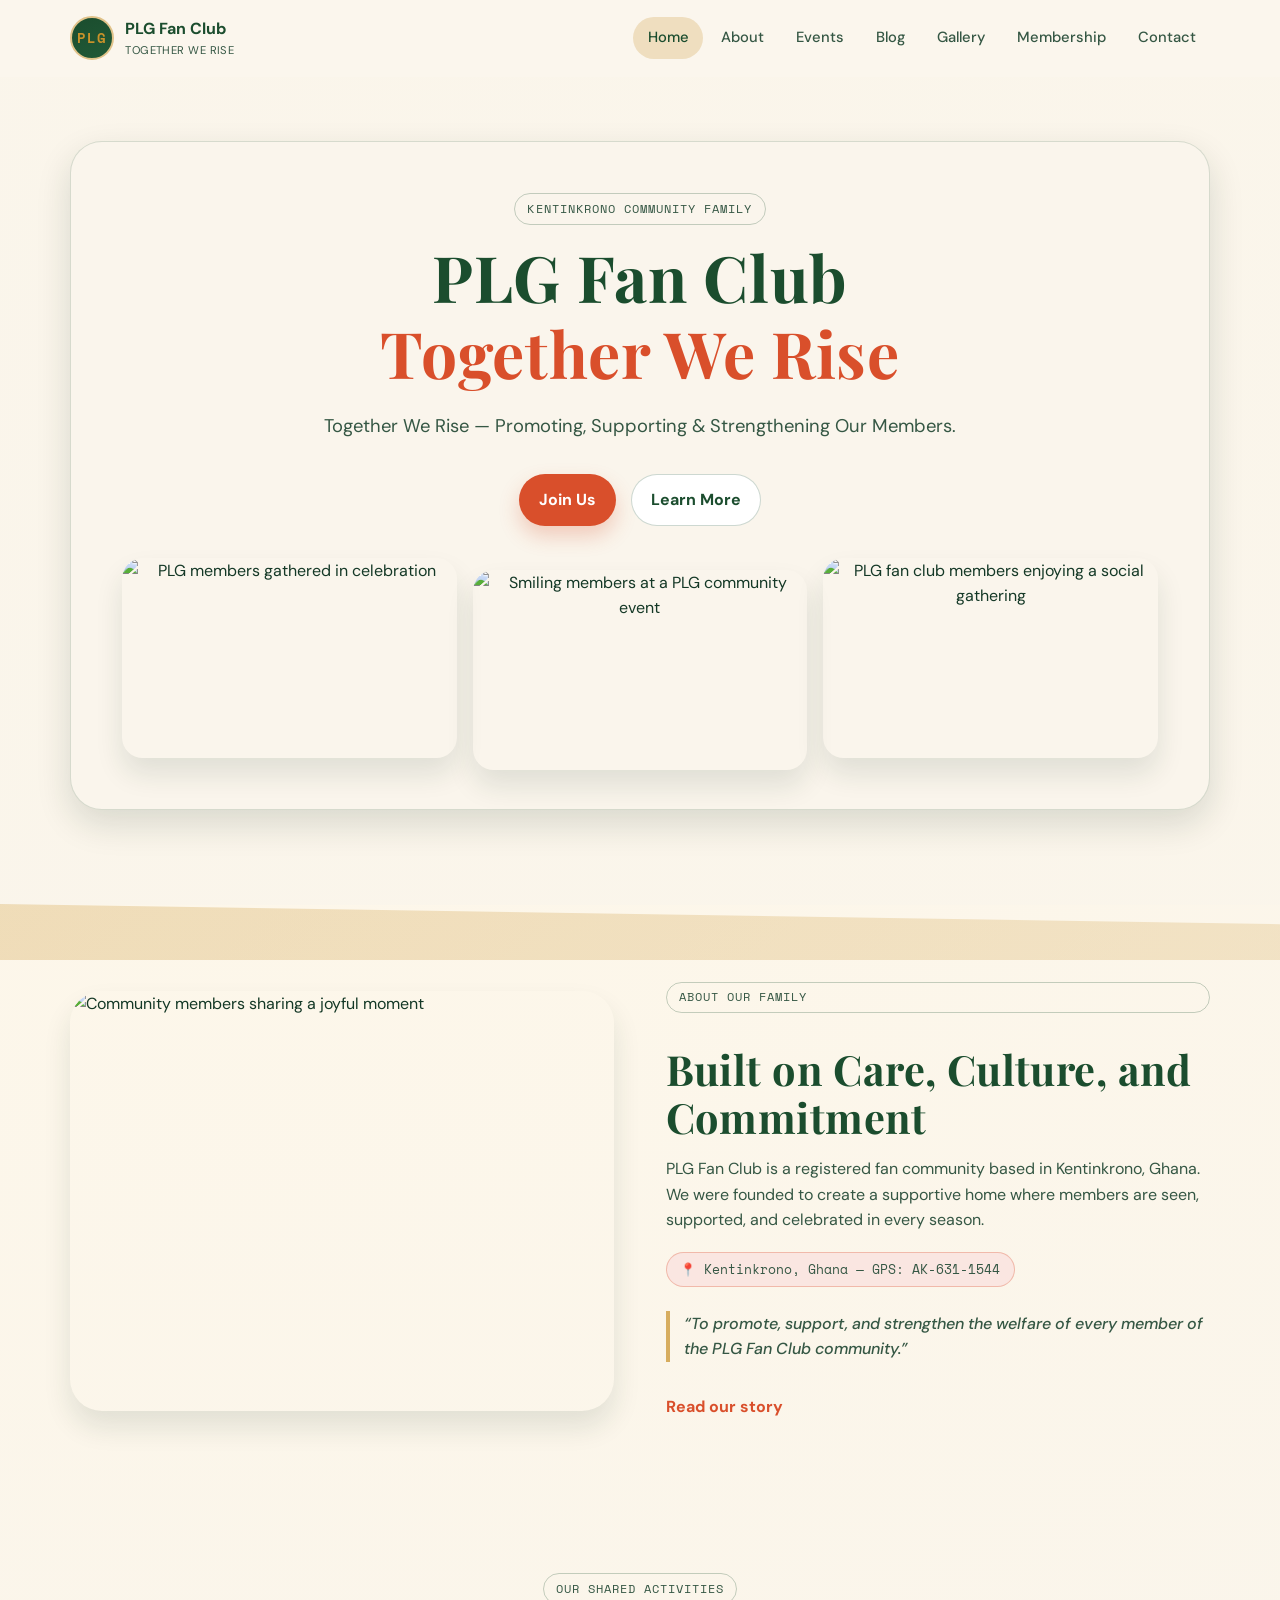
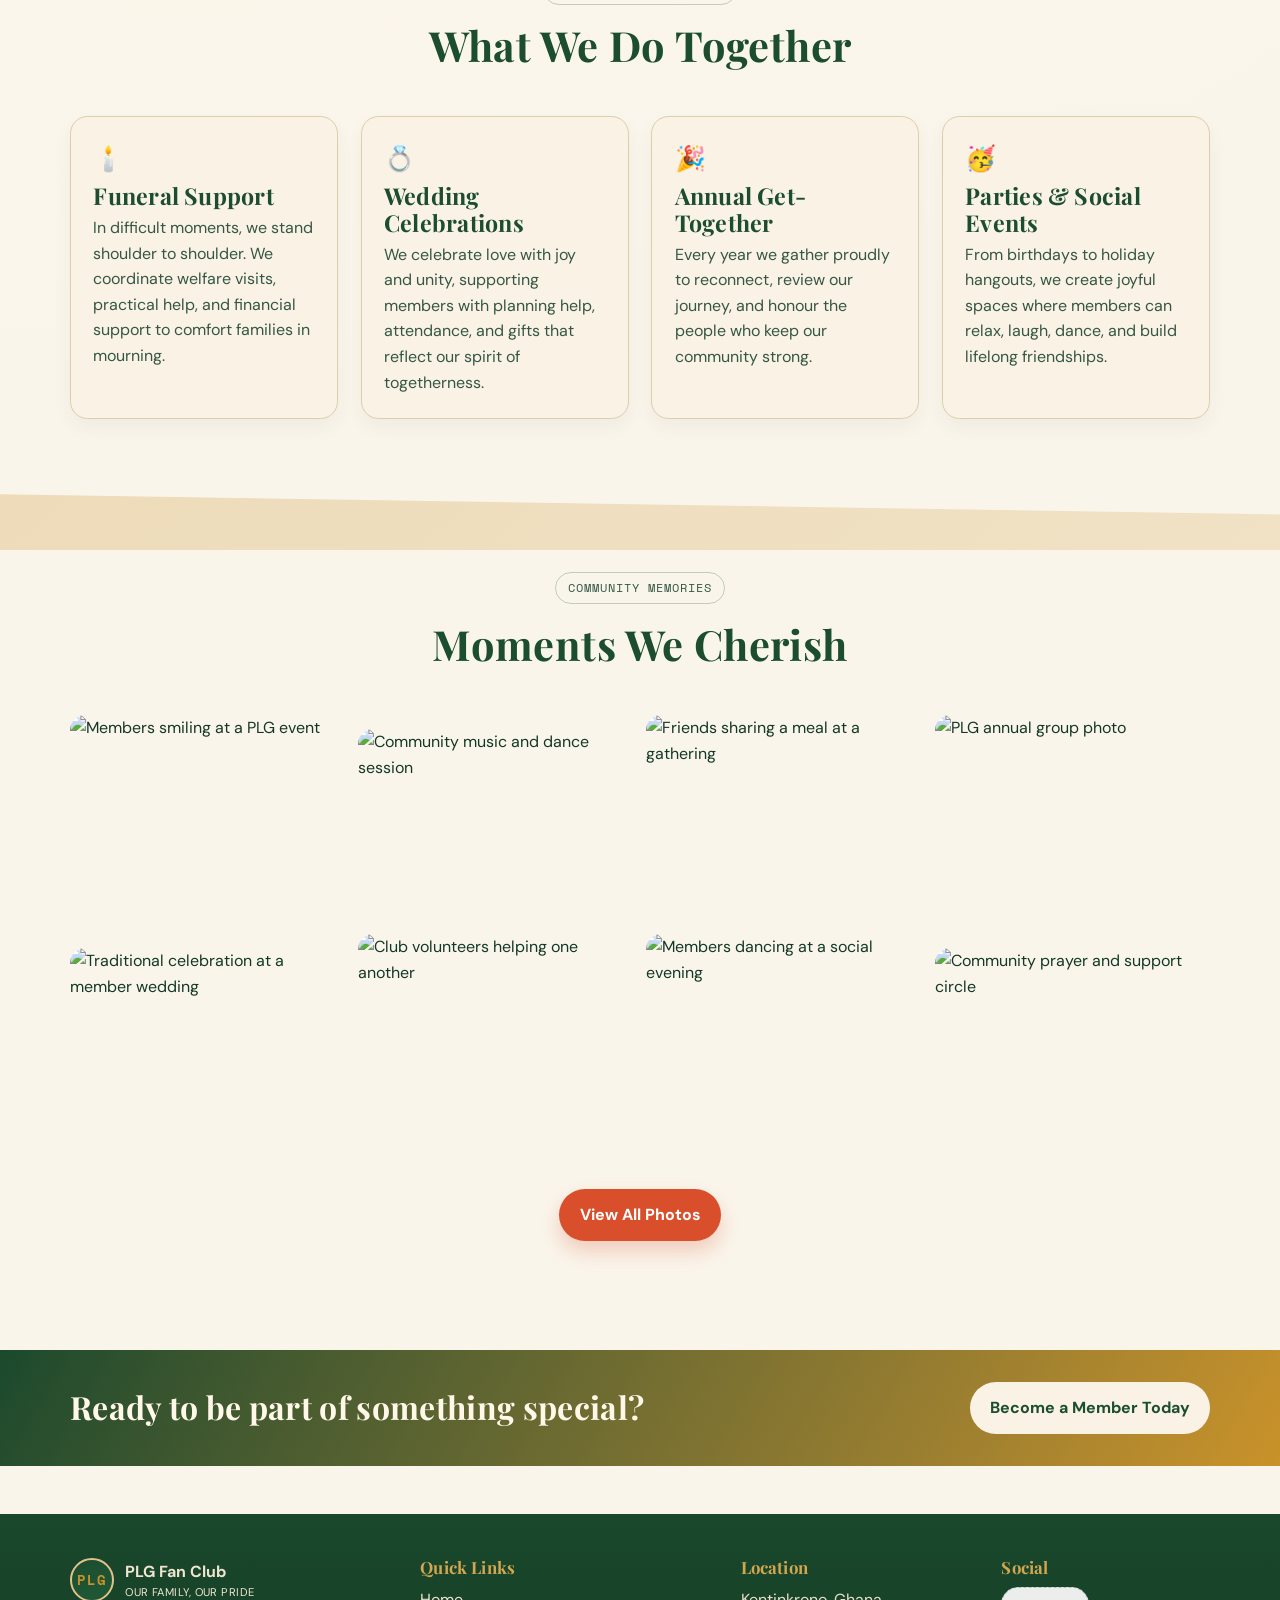
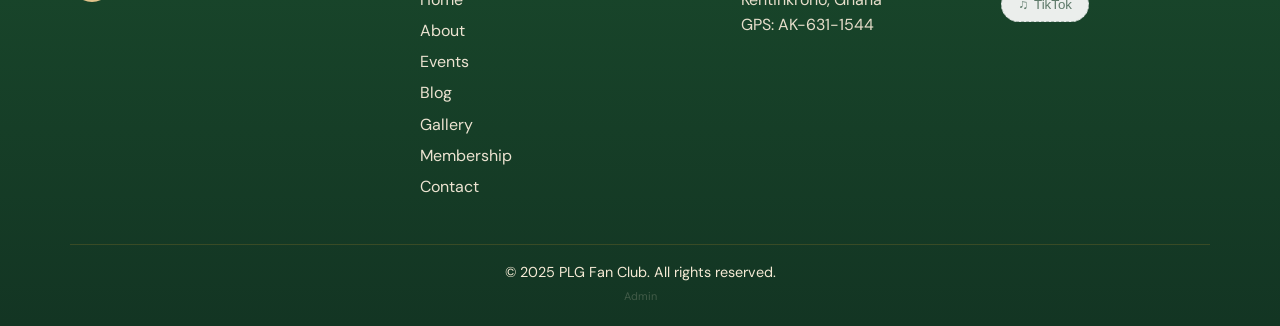
==== plg-fanclub/index.html @ ff5e7d3e "Add files via upload" ====
<!DOCTYPE html>
<html lang="en">
<head>
  <meta charset="UTF-8">
  <meta name="viewport" content="width=device-width, initial-scale=1.0">
  <title>PLG Fan Club | Together We Rise</title>
  <meta name="description" content="Welcome to PLG Fan Club in Kentinkrono, Ghana. Together we rise through welfare support, celebrations, and strong community bonds.">
  <meta property="og:title" content="PLG Fan Club | Together We Rise">
  <meta property="og:description" content="A warm and vibrant community fan club in Kentinkrono, Ghana promoting unity, welfare, and celebration.">
  <meta property="og:type" content="website">
  <meta property="og:url" content="https://example.com/plg-fanclub/index.html">
  <meta property="og:image" content="https://picsum.photos/seed/plg-og-home/1200/630">
  <link rel="icon" href="favicon.ico" sizes="any">
  <link rel="preconnect" href="https://fonts.googleapis.com">
  <link rel="preconnect" href="https://fonts.gstatic.com" crossorigin>
  <link href="https://fonts.googleapis.com/css2?family=DM+Sans:wght@400;500;700&family=Playfair+Display:wght@600;700;800&family=Space+Mono:wght@400;700&display=swap" rel="stylesheet">
  <link rel="stylesheet" href="css/styles.css">
  <script src="https://identity.netlify.com/v1/netlify-identity-widget.js"></script>
</head>
<body class="page-home">
  <a class="skip-link" href="#main-content">Skip to main content</a>

  <header class="site-header" id="siteHeader">
    <div class="container nav-inner">
      <a class="brand" href="index.html" aria-label="PLG Fan Club home">
        <span class="logo-badge" aria-hidden="true">PLG</span>
        <span class="brand-text">
          <strong>PLG Fan Club</strong>
          <small>Together We Rise</small>
        </span>
      </a>

      <button class="nav-toggle" data-nav-toggle aria-label="Toggle menu" aria-expanded="false" aria-controls="site-nav">
        <span></span>
        <span></span>
        <span></span>
      </button>

      <nav class="site-nav" id="site-nav" aria-label="Main navigation">
        <a href="index.html" class="is-active" aria-current="page">Home</a>
        <a href="about.html">About</a>
        <a href="events.html">Events</a>
        <a href="blog.html">Blog</a>
        <a href="gallery.html">Gallery</a>
        <a href="membership.html">Membership</a>
        <a href="contact.html">Contact</a>
      </nav>
    </div>
  </header>

  <main id="main-content">
    <section class="hero-section" aria-label="PLG Fan Club introduction">
      <div class="hero-shapes" aria-hidden="true">
        <span class="shape shape-one"></span>
        <span class="shape shape-two"></span>
        <span class="shape shape-three"></span>
        <span class="shape shape-four"></span>
      </div>
      <div class="container">
        <div class="hero-panel reveal">
          <p class="eyebrow hero-item" data-hero-item>Kentinkrono Community Family</p>
          <h1 class="hero-title">
            <span class="hero-item" data-hero-item>PLG Fan Club</span>
            <span class="hero-item hero-subline" data-hero-item>Together We Rise</span>
          </h1>
          <p class="hero-copy hero-item" data-hero-item>
            Together We Rise — Promoting, Supporting &amp; Strengthening Our Members.
          </p>
          <div class="hero-actions hero-item" data-hero-item>
            <a class="btn btn-primary" href="membership.html">Join Us</a>
            <a class="btn btn-ghost" href="about.html">Learn More</a>
          </div>

          <div class="hero-card-strip hero-item" data-hero-item>
            <article class="hero-card">
              <img src="https://picsum.photos/seed/plg-home-a/420/360" alt="PLG members gathered in celebration" loading="lazy">
            </article>
            <article class="hero-card hero-card-main">
              <img src="https://picsum.photos/seed/plg-home-b/520/380" alt="Smiling members at a PLG community event" loading="lazy">
            </article>
            <article class="hero-card">
              <img src="https://picsum.photos/seed/plg-home-c/420/360" alt="PLG fan club members enjoying a social gathering" loading="lazy">
            </article>
          </div>
        </div>
      </div>
    </section>

    <section class="section section-angled reveal" id="about">
      <div class="container split-grid">
        <div class="media-card">
          <img src="https://picsum.photos/seed/plg-about-home/760/900" alt="Community members sharing a joyful moment" loading="lazy">
        </div>
        <div class="content-block">
          <p class="eyebrow">About Our Family</p>
          <h2>Built on Care, Culture, and Commitment</h2>
          <p>
            PLG Fan Club is a registered fan community based in Kentinkrono, Ghana. We were founded to
            create a supportive home where members are seen, supported, and celebrated in every season.
          </p>
          <p class="location-badge">📍 Kentinkrono, Ghana — GPS: AK-631-1544</p>
          <p class="mission-line">
            “To promote, support, and strengthen the welfare of every member of the PLG Fan Club community.”
          </p>
          <a class="text-link" href="about.html">Read our story</a>
        </div>
      </div>
    </section>

    <section class="section reveal" id="activities">
      <div class="container">
        <div class="section-heading">
          <p class="eyebrow">Our Shared Activities</p>
          <h2>What We Do Together</h2>
        </div>
        <div class="cards-grid activities-grid">
          <article class="info-card reveal">
            <p class="card-icon" aria-hidden="true">🕯️</p>
            <h3>Funeral Support</h3>
            <p>
              In difficult moments, we stand shoulder to shoulder. We coordinate welfare visits, practical help,
              and financial support to comfort families in mourning.
            </p>
          </article>
          <article class="info-card reveal">
            <p class="card-icon" aria-hidden="true">💍</p>
            <h3>Wedding Celebrations</h3>
            <p>
              We celebrate love with joy and unity, supporting members with planning help,
              attendance, and gifts that reflect our spirit of togetherness.
            </p>
          </article>
          <article class="info-card reveal">
            <p class="card-icon" aria-hidden="true">🎉</p>
            <h3>Annual Get-Together</h3>
            <p>
              Every year we gather proudly to reconnect, review our journey, and honour the people
              who keep our community strong.
            </p>
          </article>
          <article class="info-card reveal">
            <p class="card-icon" aria-hidden="true">🥳</p>
            <h3>Parties &amp; Social Events</h3>
            <p>
              From birthdays to holiday hangouts, we create joyful spaces where members can relax,
              laugh, dance, and build lifelong friendships.
            </p>
          </article>
        </div>
      </div>
    </section>

    <section class="section section-angled reveal" id="gallery-preview">
      <div class="container">
        <div class="section-heading">
          <p class="eyebrow">Community Memories</p>
          <h2>Moments We Cherish</h2>
        </div>
        <div class="gallery-preview-grid">
          <img src="https://picsum.photos/seed/plg-gal1/600/400" alt="Members smiling at a PLG event" loading="lazy">
          <img src="https://picsum.photos/seed/plg-gal2/600/400" alt="Community music and dance session" loading="lazy">
          <img src="https://picsum.photos/seed/plg-gal3/600/400" alt="Friends sharing a meal at a gathering" loading="lazy">
          <img src="https://picsum.photos/seed/plg-gal4/600/400" alt="PLG annual group photo" loading="lazy">
          <img src="https://picsum.photos/seed/plg-gal5/600/400" alt="Traditional celebration at a member wedding" loading="lazy">
          <img src="https://picsum.photos/seed/plg-gal6/600/400" alt="Club volunteers helping one another" loading="lazy">
          <img src="https://picsum.photos/seed/plg-gal7/600/400" alt="Members dancing at a social evening" loading="lazy">
          <img src="https://picsum.photos/seed/plg-gal8/600/400" alt="Community prayer and support circle" loading="lazy">
        </div>
        <div class="centered-action">
          <a class="btn btn-primary" href="gallery.html">View All Photos</a>
        </div>
      </div>
    </section>

    <section class="cta-band reveal" aria-label="Membership call to action">
      <div class="container cta-band-inner">
        <h2>Ready to be part of something special?</h2>
        <a class="btn btn-light" href="membership.html">Become a Member Today</a>
      </div>
    </section>
  </main>

  <footer class="site-footer">
    <div class="container footer-grid">
      <div>
        <a class="brand footer-brand" href="index.html" aria-label="PLG Fan Club home">
          <span class="logo-badge" aria-hidden="true">PLG</span>
          <span class="brand-text">
            <strong>PLG Fan Club</strong>
            <small>Our family, our pride</small>
          </span>
        </a>
      </div>
      <div>
        <h3>Quick Links</h3>
        <ul class="footer-links">
          <li><a href="index.html">Home</a></li>
          <li><a href="about.html">About</a></li>
          <li><a href="events.html">Events</a></li>
          <li><a href="blog.html">Blog</a></li>
          <li><a href="gallery.html">Gallery</a></li>
          <li><a href="membership.html">Membership</a></li>
          <li><a href="contact.html">Contact</a></li>
        </ul>
      </div>
      <div>
        <h3>Location</h3>
        <p>Kentinkrono, Ghana</p>
        <p>GPS: AK-631-1544</p>
      </div>
      <div>
        <h3>Social</h3>
        <button class="social-placeholder" type="button" title="Coming Soon" aria-label="TikTok coming soon">
          <span aria-hidden="true">♫</span> TikTok
        </button>
      </div>
    </div>
    <div class="container footer-bottom">
      <p>© 2025 PLG Fan Club. All rights reserved.</p>
      <a href="/admin" style="opacity: 0.2; font-size: 11px; color: inherit; text-decoration: none;">Admin</a>
    </div>
  </footer>

  <script src="js/main.js" defer></script>
  <script>
    if (window.netlifyIdentity) {
      window.netlifyIdentity.on("init", user => {
        if (!user) {
          window.netlifyIdentity.on("login", () => {
            document.location.href = "/admin/";
          });
        }
      });
    }
  </script>
</body>
</html>
---- plg-fanclub/css/styles.css ----
:root {
  --color-gold: #c9922a;
  --color-green: #1b4d2e;
  --color-cream: #faf5eb;
  --color-accent: #d94f2b;
  --color-ink: #143826;
  --color-ink-soft: #355744;
  --color-white: #ffffff;
  --color-muted: #e9dfcc;
  --color-border: #dccdad;
  --shadow-soft: 0 14px 35px rgba(15, 44, 29, 0.14);
  --shadow-card: 0 16px 28px rgba(20, 55, 36, 0.11);
  --radius-xl: 2rem;
  --radius-lg: 1.25rem;
  --radius-sm: 0.6rem;
  --space-2xs: 0.4rem;
  --space-xs: 0.7rem;
  --space-sm: 1rem;
  --space-md: 1.4rem;
  --space-lg: 2rem;
  --space-xl: 3rem;
  --space-2xl: 4.5rem;
  --font-display: "Playfair Display", Georgia, serif;
  --font-body: "DM Sans", "Nunito", sans-serif;
  --font-accent: "Space Mono", ui-monospace, SFMono-Regular, Menlo, monospace;
}

*,
*::before,
*::after {
  box-sizing: border-box;
}

html {
  scroll-behavior: smooth;
}

body {
  margin: 0;
  color: var(--color-ink);
  background: radial-gradient(circle at 20% 0%, #fff8e9 0%, var(--color-cream) 55%);
  font-family: var(--font-body);
  line-height: 1.6;
}

img {
  display: block;
  width: 100%;
  max-width: 100%;
  border-radius: inherit;
}

a {
  color: inherit;
  text-decoration: none;
}

p {
  margin: 0;
}

h1,
h2,
h3 {
  margin: 0;
  color: var(--color-green);
  font-family: var(--font-display);
  letter-spacing: 0.01em;
  line-height: 1.14;
}

h1 {
  font-size: clamp(2rem, 5vw, 4rem);
}

h2 {
  font-size: clamp(1.55rem, 3.4vw, 2.6rem);
}

h3 {
  font-size: clamp(1.2rem, 2vw, 1.45rem);
}

ul {
  margin: 0;
  padding: 0;
  list-style: none;
}

.container {
  width: min(1140px, 92vw);
  margin-inline: auto;
}

.skip-link {
  position: absolute;
  top: -200px;
  left: 1rem;
  z-index: 120;
  padding: 0.65rem 1rem;
  border-radius: 0.5rem;
  background: var(--color-green);
  color: var(--color-white);
}

.skip-link:focus {
  top: 1rem;
}

.eyebrow {
  display: inline-block;
  margin-bottom: var(--space-sm);
  border: 1px solid color-mix(in srgb, var(--color-green) 25%, transparent);
  border-radius: 999px;
  padding: 0.35rem 0.75rem;
  color: var(--color-ink-soft);
  font-family: var(--font-accent);
  font-size: 0.72rem;
  letter-spacing: 0.09em;
  text-transform: uppercase;
}

.label {
  color: var(--color-accent);
  font-family: var(--font-accent);
  font-size: 0.75rem;
  font-weight: 700;
  letter-spacing: 0.08em;
  text-transform: uppercase;
}

.text-link {
  display: inline-flex;
  margin-top: var(--space-sm);
  color: var(--color-accent);
  font-weight: 700;
  transition: transform 250ms ease;
}

.text-link:hover,
.text-link:focus-visible {
  transform: translateX(4px);
}

.site-header {
  position: sticky;
  top: 0;
  z-index: 90;
  width: 100%;
  border-bottom: 1px solid transparent;
  background: color-mix(in srgb, var(--color-cream) 88%, #ffffff);
  backdrop-filter: blur(14px);
  transition: background 350ms ease, box-shadow 350ms ease, border-color 350ms ease;
}

.site-header.is-shrunk {
  border-color: color-mix(in srgb, var(--color-green) 15%, transparent);
  box-shadow: 0 8px 24px rgba(25, 65, 43, 0.1);
}

.nav-inner {
  display: flex;
  align-items: center;
  justify-content: space-between;
  gap: var(--space-sm);
  padding-block: 1rem;
  transition: padding 260ms ease;
}

.site-header.is-shrunk .nav-inner {
  padding-block: 0.55rem;
}

.brand {
  display: inline-flex;
  align-items: center;
  gap: 0.7rem;
}

.logo-badge {
  display: grid;
  place-items: center;
  width: 2.75rem;
  aspect-ratio: 1 / 1;
  border: 2px solid color-mix(in srgb, var(--color-gold) 55%, var(--color-white));
  border-radius: 50%;
  background: linear-gradient(160deg, var(--color-green), #205937);
  color: var(--color-gold);
  font-family: var(--font-accent);
  font-size: 0.88rem;
  font-weight: 700;
  letter-spacing: 0.07em;
}

.brand-text {
  display: grid;
  color: var(--color-green);
}

.brand-text strong {
  font-size: 1rem;
}

.brand-text small {
  color: var(--color-ink-soft);
  font-size: 0.7rem;
  letter-spacing: 0.04em;
  text-transform: uppercase;
}

.site-nav {
  display: flex;
  align-items: center;
  gap: 0.2rem;
}

.site-nav a {
  border-radius: 999px;
  padding: 0.56rem 0.9rem;
  color: var(--color-ink-soft);
  font-size: 0.92rem;
  font-weight: 500;
  transition: color 220ms ease, background-color 220ms ease, transform 220ms ease;
}

.site-nav a:hover,
.site-nav a:focus-visible,
.site-nav a.is-active {
  background: color-mix(in srgb, var(--color-gold) 30%, #fff);
  color: var(--color-green);
}

.nav-toggle {
  display: none;
  flex-direction: column;
  justify-content: center;
  gap: 0.3rem;
  width: 2.7rem;
  aspect-ratio: 1 / 1;
  border: 0;
  border-radius: 0.75rem;
  background: color-mix(in srgb, var(--color-green) 13%, #fff);
  cursor: pointer;
}

.nav-toggle span {
  align-self: center;
  width: 1.25rem;
  height: 0.15rem;
  border-radius: 999px;
  background: var(--color-green);
  transition: transform 220ms ease, opacity 220ms ease;
}

main {
  overflow: clip;
}

.hero-section {
  position: relative;
  min-height: calc(100svh - 72px);
  padding: clamp(2.5rem, 7vw, 4rem) 0 var(--space-2xl);
  background:
    linear-gradient(130deg, rgba(250, 245, 235, 0.94), rgba(250, 245, 235, 0.78)),
    url("https://picsum.photos/1600/900?grayscale") center / cover;
}

.hero-panel {
  position: relative;
  z-index: 1;
  border: 1px solid color-mix(in srgb, var(--color-green) 16%, transparent);
  border-radius: var(--radius-xl);
  background: color-mix(in srgb, #ffffff 91%, var(--color-gold));
  padding: clamp(1.4rem, 4vw, 3.2rem);
  text-align: center;
  box-shadow: var(--shadow-soft);
}

.hero-title {
  display: grid;
  gap: 0.2rem;
  justify-items: center;
  margin-bottom: var(--space-md);
}

.hero-subline {
  color: var(--color-accent);
}

.hero-copy {
  margin-inline: auto;
  max-width: 640px;
  color: var(--color-ink-soft);
  font-size: clamp(1rem, 1.7vw, 1.15rem);
}

.hero-actions {
  display: flex;
  justify-content: center;
  gap: 0.9rem;
  margin: var(--space-lg) 0 var(--space-lg);
}

.hero-card-strip {
  display: grid;
  grid-template-columns: repeat(3, minmax(0, 1fr));
  gap: 1rem;
  margin-top: var(--space-lg);
}

.hero-card {
  overflow: hidden;
  border-radius: 1.3rem;
  min-height: 200px;
  box-shadow: var(--shadow-card);
}

.hero-card-main {
  transform: translateY(12px);
}

.hero-card img {
  width: 100%;
  height: 100%;
  min-height: 200px;
  object-fit: cover;
}

.hero-shapes {
  position: absolute;
  inset: 0;
  pointer-events: none;
}

.shape {
  position: absolute;
  border-radius: 50%;
  animation: float 7.6s ease-in-out infinite;
}

.shape-one {
  top: 14%;
  left: 16%;
  width: 1.25rem;
  height: 1.25rem;
  background: color-mix(in srgb, var(--color-accent) 70%, #fff);
}

.shape-two {
  top: 26%;
  right: 13%;
  width: 1rem;
  height: 1rem;
  background: color-mix(in srgb, var(--color-green) 52%, #fff);
  animation-delay: 1s;
}

.shape-three {
  bottom: 33%;
  left: 12%;
  width: 1.1rem;
  height: 1.1rem;
  background: color-mix(in srgb, var(--color-gold) 75%, #fff);
  animation-delay: 2s;
}

.shape-four {
  right: 18%;
  bottom: 22%;
  width: 1.35rem;
  height: 1.35rem;
  background: color-mix(in srgb, var(--color-accent) 60%, #fff);
  animation-delay: 1.6s;
}

.section {
  position: relative;
  padding: clamp(3rem, 6vw, 5rem) 0;
}

.section-angled::before {
  content: "";
  position: absolute;
  top: -1px;
  left: 0;
  width: 100%;
  height: 56px;
  background: linear-gradient(140deg, var(--color-gold), color-mix(in srgb, var(--color-gold) 70%, #f5e5c5));
  clip-path: polygon(0 0, 100% 36%, 100% 100%, 0 100%);
  opacity: 0.26;
}

.section-heading {
  margin-bottom: var(--space-xl);
  text-align: center;
}

.section-heading p {
  margin-inline: auto;
  max-width: 640px;
  color: var(--color-ink-soft);
}

.split-grid {
  display: grid;
  grid-template-columns: repeat(2, minmax(0, 1fr));
  align-items: center;
  gap: clamp(1.4rem, 4vw, 4rem);
}

.media-card {
  overflow: hidden;
  border-radius: var(--radius-xl);
  min-height: 420px;
  box-shadow: var(--shadow-card);
}

.media-card img {
  width: 100%;
  height: 100%;
  min-height: 420px;
  object-fit: cover;
}

.content-block {
  display: grid;
  gap: var(--space-sm);
}

.content-block p {
  color: var(--color-ink-soft);
}

.location-badge {
  display: inline-flex;
  align-items: center;
  width: fit-content;
  margin-top: 0.2rem;
  border: 1px solid color-mix(in srgb, var(--color-accent) 30%, transparent);
  border-radius: 999px;
  padding: 0.4rem 0.85rem;
  background: color-mix(in srgb, var(--color-accent) 14%, #fff);
  color: var(--color-accent);
  font-family: var(--font-accent);
  font-size: 0.8rem;
}

.mission-line {
  border-left: 4px solid color-mix(in srgb, var(--color-gold) 75%, #fff);
  margin-top: 0.45rem;
  padding-left: 0.9rem;
  color: var(--color-green);
  font-style: italic;
  font-weight: 500;
}

.cards-grid {
  display: grid;
  gap: var(--space-md);
}

.activities-grid {
  grid-template-columns: repeat(4, minmax(0, 1fr));
}

.info-card {
  height: 100%;
  border: 1px solid var(--color-border);
  border-radius: 1.1rem;
  background: color-mix(in srgb, #ffffff 88%, var(--color-gold));
  padding: var(--space-md);
  box-shadow: 0 8px 18px rgba(20, 55, 36, 0.05);
  transition: transform 240ms ease, box-shadow 240ms ease, border-color 240ms ease;
}

.info-card:hover,
.info-card:focus-within {
  border-color: color-mix(in srgb, var(--color-gold) 48%, var(--color-green));
  transform: translateY(-6px);
  box-shadow: var(--shadow-card);
}

.info-card .card-icon {
  font-size: 1.55rem;
}

.info-card h3 {
  margin: 0.25rem 0 0.35rem;
}

.info-card p {
  color: var(--color-ink-soft);
}

.info-card img {
  margin-bottom: 0.8rem;
  border-radius: 0.9rem;
  aspect-ratio: 4 / 3;
  object-fit: cover;
}

.gallery-preview-grid {
  display: grid;
  grid-template-columns: repeat(4, minmax(0, 1fr));
  gap: 0.8rem;
}

.gallery-preview-grid img {
  border-radius: 0.95rem;
  min-height: 180px;
  aspect-ratio: 4 / 3;
  object-fit: cover;
}

.gallery-preview-grid img:nth-child(3n + 2) {
  transform: translateY(14px);
}

.centered-action {
  margin-top: var(--space-xl);
  text-align: center;
}

.cta-band {
  margin-top: var(--space-lg);
  background: linear-gradient(120deg, color-mix(in srgb, var(--color-green) 88%, #133122), var(--color-gold));
}

.cta-band-inner {
  display: flex;
  justify-content: space-between;
  align-items: center;
  gap: var(--space-md);
  padding: clamp(1.4rem, 3.6vw, 2rem) 0;
}

.cta-band h2 {
  color: #fff7e8;
  font-size: clamp(1.35rem, 2.5vw, 2rem);
}

.btn {
  display: inline-flex;
  align-items: center;
  justify-content: center;
  border: 1px solid transparent;
  border-radius: 999px;
  padding: 0.76rem 1.2rem;
  font-weight: 700;
  transition: transform 200ms ease, box-shadow 200ms ease, background-color 200ms ease;
}

.btn:hover,
.btn:focus-visible {
  transform: translateY(-2px);
}

.btn:disabled {
  cursor: not-allowed;
  opacity: 0.7;
  transform: none;
}

.btn-primary {
  background: var(--color-accent);
  color: var(--color-white);
  box-shadow: 0 10px 20px rgba(217, 79, 43, 0.25);
}

.btn-primary:hover,
.btn-primary:focus-visible {
  background: color-mix(in srgb, var(--color-accent) 88%, #000);
}

.btn-ghost {
  border-color: color-mix(in srgb, var(--color-green) 22%, transparent);
  background: #fff;
  color: var(--color-green);
}

.btn-light {
  background: color-mix(in srgb, #ffffff 88%, var(--color-gold));
  color: var(--color-green);
}

.page-hero {
  padding: clamp(5rem, 12vw, 7.2rem) 0 clamp(2rem, 6vw, 3rem);
  text-align: center;
}

.page-hero p {
  max-width: 720px;
  margin-inline: auto;
  color: var(--color-ink-soft);
}

.leaders-grid {
  grid-template-columns: repeat(4, minmax(0, 1fr));
}

.value-grid {
  display: grid;
  grid-template-columns: repeat(3, minmax(0, 1fr));
  gap: var(--space-md);
}

.value-card {
  border-radius: 1rem;
  border: 1px solid var(--color-border);
  background: #fff;
  padding: 1.2rem;
}

.value-card p {
  color: var(--color-ink-soft);
}

.event-grid {
  grid-template-columns: repeat(3, minmax(0, 1fr));
}

.event-card,
.archive-card,
.fee-card,
.contact-card {
  border-radius: 1rem;
  border: 1px solid var(--color-border);
  background: #fff;
  padding: 1.2rem;
  box-shadow: 0 10px 18px rgba(20, 55, 36, 0.06);
}

.event-meta {
  margin: 0.55rem 0 1rem;
  display: grid;
  gap: 0.35rem;
  color: var(--color-ink-soft);
  font-family: var(--font-accent);
  font-size: 0.78rem;
}

.archive-grid {
  grid-template-columns: repeat(2, minmax(0, 1fr));
}

.archive-card p:last-child,
.event-card p:last-child,
.fee-card p,
.contact-card p {
  color: var(--color-ink-soft);
}

.content-loading {
  display: inline-flex;
  align-items: center;
  gap: 0.65rem;
  margin-bottom: var(--space-md);
  color: var(--color-ink-soft);
  font-family: var(--font-accent);
  font-size: 0.8rem;
  letter-spacing: 0.03em;
  text-transform: uppercase;
}

.loading-spinner {
  width: 1rem;
  height: 1rem;
  border: 2px solid color-mix(in srgb, var(--color-gold) 35%, #fff);
  border-top-color: var(--color-accent);
  border-radius: 50%;
  animation: spin 900ms linear infinite;
}

.content-empty {
  margin: var(--space-sm) 0;
  border: 1px dashed var(--color-border);
  border-radius: 0.85rem;
  background: color-mix(in srgb, #fff 84%, var(--color-gold));
  padding: 0.95rem 1rem;
  color: var(--color-ink-soft);
}

.blog-grid {
  display: grid;
  grid-template-columns: repeat(3, minmax(0, 1fr));
  gap: var(--space-md);
}

.blog-card {
  display: grid;
  grid-template-rows: auto 1fr;
  border: 1px solid var(--color-border);
  border-radius: 1rem;
  background: #fff;
  overflow: hidden;
  box-shadow: 0 10px 18px rgba(20, 55, 36, 0.06);
}

.blog-card-media {
  min-height: 210px;
}

.blog-card-media img {
  width: 100%;
  height: 100%;
  min-height: 210px;
  object-fit: cover;
}

.blog-card-content {
  display: grid;
  align-content: start;
  gap: 0.7rem;
  padding: 1rem;
}

.blog-meta {
  display: flex;
  justify-content: space-between;
  gap: 0.5rem;
  align-items: center;
}

.blog-meta time {
  color: var(--color-ink-soft);
  font-size: 0.85rem;
}

.blog-badge {
  border-radius: 999px;
  background: color-mix(in srgb, var(--color-accent) 16%, #fff);
  color: var(--color-accent);
  padding: 0.24rem 0.65rem;
  font-family: var(--font-accent);
  font-size: 0.68rem;
  letter-spacing: 0.04em;
  text-transform: uppercase;
}

.blog-summary {
  color: var(--color-ink-soft);
}

.blog-read-more {
  justify-self: start;
}

.blog-expanded {
  border-top: 1px solid var(--color-border);
  margin-top: 0.4rem;
  padding-top: 0.75rem;
}

.blog-expanded h2,
.blog-expanded h3,
.blog-expanded h4 {
  margin-bottom: 0.3rem;
}

.blog-expanded p,
.blog-expanded li {
  color: var(--color-ink-soft);
}

.blog-expanded ul {
  list-style: disc;
  margin: 0.4rem 0 0.6rem 1.1rem;
}

.gallery-filters {
  display: flex;
  flex-wrap: wrap;
  justify-content: center;
  gap: 0.55rem;
  margin-bottom: var(--space-lg);
}

.filter-tab {
  border: 1px solid color-mix(in srgb, var(--color-green) 18%, transparent);
  border-radius: 999px;
  background: color-mix(in srgb, #fff 92%, var(--color-gold));
  padding: 0.58rem 0.95rem;
  color: var(--color-green);
  cursor: pointer;
  transition: background-color 220ms ease, transform 220ms ease;
}

.filter-tab.is-active {
  background: var(--color-green);
  color: var(--color-cream);
}

.filter-tab:hover,
.filter-tab:focus-visible {
  transform: translateY(-2px);
}

.masonry-grid {
  columns: 4 220px;
  column-gap: 0.85rem;
}

.gallery-item {
  break-inside: avoid;
  margin-bottom: 0.85rem;
  border: 1px solid var(--color-border);
  border-radius: 0.95rem;
  background: #fff;
  overflow: hidden;
  box-shadow: 0 8px 18px rgba(20, 55, 36, 0.07);
  transition: transform 220ms ease, opacity 220ms ease;
}

.gallery-item.is-hidden {
  opacity: 0;
  transform: scale(0.95);
}

.gallery-shot {
  width: 100%;
  padding: 0;
  border: 0;
  background: transparent;
  cursor: zoom-in;
}

.gallery-shot img {
  width: 100%;
  object-fit: cover;
}

.gallery-item figcaption {
  padding: 0.6rem 0.75rem 0.8rem;
  color: var(--color-ink-soft);
  font-size: 0.9rem;
}

.lightbox {
  position: fixed;
  inset: 0;
  z-index: 120;
  display: grid;
  grid-template-columns: auto minmax(0, 80vw) auto;
  grid-template-rows: auto minmax(0, 1fr) auto;
  align-items: center;
  justify-items: center;
  gap: 0.8rem;
  background: rgba(14, 35, 24, 0.9);
  opacity: 0;
  visibility: hidden;
  transition: opacity 220ms ease, visibility 220ms ease;
}

.lightbox.is-open {
  opacity: 1;
  visibility: visible;
}

.lightbox img {
  grid-column: 2;
  grid-row: 2;
  width: auto;
  max-width: 100%;
  max-height: 74vh;
  border-radius: 0.8rem;
  object-fit: contain;
}

.lightbox p {
  grid-column: 2;
  grid-row: 3;
  color: #f4e9d3;
  text-align: center;
}

.lightbox button {
  border: 0;
  border-radius: 999px;
  background: rgba(255, 255, 255, 0.16);
  color: #fff;
  cursor: pointer;
}

.lightbox-close {
  grid-column: 3;
  grid-row: 1;
  margin-top: 1rem;
  margin-right: 1rem;
  width: 2.5rem;
  height: 2.5rem;
  font-size: 1.65rem;
}

.lightbox-nav {
  width: 2.7rem;
  height: 2.7rem;
  font-size: 1.8rem;
}

.lightbox-nav.prev {
  grid-column: 1;
  grid-row: 2;
}

.lightbox-nav.next {
  grid-column: 3;
  grid-row: 2;
}

.membership-top {
  display: grid;
  grid-template-columns: 1.2fr 0.8fr;
  gap: var(--space-lg);
}

.benefits-list {
  display: grid;
  gap: 0.6rem;
  padding-left: 0.2rem;
}

.benefits-list li {
  position: relative;
  padding-left: 1.45rem;
  color: var(--color-ink-soft);
}

.benefits-list li::before {
  content: "✓";
  position: absolute;
  left: 0;
  color: var(--color-accent);
  font-weight: 700;
}

.form-success {
  margin-bottom: var(--space-md);
  border: 1px solid color-mix(in srgb, var(--color-green) 42%, #fff);
  border-radius: 0.8rem;
  background: color-mix(in srgb, var(--color-green) 12%, #fff);
  padding: 0.85rem 1rem;
  color: var(--color-green);
  font-weight: 500;
}

.form-success.is-error {
  border-color: color-mix(in srgb, var(--color-accent) 55%, #fff);
  background: color-mix(in srgb, var(--color-accent) 10%, #fff);
  color: #8f2d15;
}

.membership-form,
.contact-form {
  border: 1px solid var(--color-border);
  border-radius: 1.1rem;
  background: #fff;
  padding: clamp(1rem, 3vw, 2rem);
  box-shadow: 0 10px 20px rgba(20, 55, 36, 0.05);
}

.form-grid {
  display: grid;
  grid-template-columns: repeat(2, minmax(0, 1fr));
  gap: 0.95rem;
  margin-bottom: var(--space-sm);
}

.form-group {
  display: grid;
  gap: 0.35rem;
}

.form-group label {
  color: var(--color-green);
  font-weight: 600;
  font-size: 0.95rem;
}

.form-group-full {
  grid-column: 1 / -1;
}

input,
select,
textarea {
  width: 100%;
  border: 1px solid var(--color-border);
  border-radius: 0.68rem;
  background: #fffdf8;
  padding: 0.66rem 0.8rem;
  color: var(--color-ink);
  font: inherit;
}

textarea {
  resize: vertical;
}

input:focus-visible,
select:focus-visible,
textarea:focus-visible,
button:focus-visible,
a:focus-visible {
  outline: 3px solid color-mix(in srgb, var(--color-accent) 45%, #fff);
  outline-offset: 2px;
}

input[aria-invalid="true"],
select[aria-invalid="true"],
textarea[aria-invalid="true"] {
  border-color: var(--color-accent);
  background: color-mix(in srgb, var(--color-accent) 8%, #fff);
}

.field-error {
  min-height: 1.1rem;
  color: #b6351a;
  font-size: 0.82rem;
}

.checkbox-group label {
  display: flex;
  gap: 0.55rem;
  align-items: flex-start;
}

.checkbox-group input {
  width: auto;
  margin-top: 0.18rem;
}

.contact-grid {
  display: grid;
  grid-template-columns: 0.9fr 1.1fr;
  gap: var(--space-lg);
}

.tiktok-panel {
  display: flex;
  align-items: center;
  justify-content: space-between;
  gap: var(--space-sm);
}

.social-placeholder {
  display: inline-flex;
  align-items: center;
  gap: 0.35rem;
  border: 1px dashed color-mix(in srgb, var(--color-ink-soft) 40%, #fff);
  border-radius: 999px;
  background: color-mix(in srgb, var(--color-ink-soft) 10%, #fff);
  padding: 0.56rem 1rem;
  color: color-mix(in srgb, var(--color-ink-soft) 80%, #fff);
  cursor: not-allowed;
}

.map-frame {
  border: 1px solid var(--color-border);
  border-radius: 1rem;
  overflow: hidden;
  box-shadow: var(--shadow-card);
}

.map-frame iframe {
  display: block;
  width: 100%;
  min-height: 370px;
  border: 0;
}

.site-footer {
  margin-top: var(--space-xl);
  background: linear-gradient(180deg, color-mix(in srgb, var(--color-green) 86%, #0e2a1c), #133523);
  color: #e7decb;
}

.footer-grid {
  display: grid;
  grid-template-columns: 1.1fr 1fr 0.8fr 0.7fr;
  gap: var(--space-md);
  padding: clamp(1.7rem, 4vw, 2.8rem) 0;
}

.footer-brand .brand-text strong,
.footer-brand .brand-text small {
  color: #efe5d0;
}

.site-footer h3 {
  margin-bottom: 0.58rem;
  color: color-mix(in srgb, var(--color-gold) 82%, #fff);
  font-size: 1.05rem;
}

.footer-links {
  display: grid;
  gap: 0.35rem;
}

.footer-links a {
  color: #ece3d1;
}

.footer-links a:hover,
.footer-links a:focus-visible {
  color: #fff;
  text-decoration: underline;
}

.footer-bottom {
  border-top: 1px solid color-mix(in srgb, var(--color-gold) 20%, transparent);
  padding: 0.95rem 0 1.2rem;
  color: color-mix(in srgb, #f3e6cd 85%, #fff);
  font-size: 0.9rem;
  text-align: center;
}

.hero-item {
  opacity: 0;
  transform: translateY(12px);
  transition: opacity 620ms ease, transform 620ms ease;
}

body.hero-ready .hero-item {
  opacity: 1;
  transform: translateY(0);
}

.reveal {
  opacity: 0;
  transform: translateY(26px);
  transition: opacity 640ms ease, transform 640ms ease;
}

.reveal.is-visible {
  opacity: 1;
  transform: translateY(0);
}

@keyframes float {
  0%,
  100% {
    transform: translateY(0);
  }
  50% {
    transform: translateY(-12px);
  }
}

@keyframes spin {
  to {
    transform: rotate(360deg);
  }
}

@media (max-width: 1040px) {
  .activities-grid,
  .leaders-grid {
    grid-template-columns: repeat(2, minmax(0, 1fr));
  }

  .event-grid,
  .membership-top,
  .blog-grid {
    grid-template-columns: 1fr;
  }

  .footer-grid {
    grid-template-columns: repeat(2, minmax(0, 1fr));
  }
}

@media (max-width: 860px) {
  .nav-toggle {
    display: inline-flex;
  }

  .site-nav {
    position: absolute;
    top: calc(100% + 0.5rem);
    left: 4vw;
    right: 4vw;
    flex-direction: column;
    align-items: stretch;
    padding: 0.6rem;
    border: 1px solid var(--color-border);
    border-radius: 0.95rem;
    background: #fff;
    box-shadow: var(--shadow-card);
    opacity: 0;
    pointer-events: none;
    transform: translateY(-6px);
    transition: opacity 220ms ease, transform 220ms ease;
  }

  .site-nav.is-open {
    opacity: 1;
    pointer-events: auto;
    transform: translateY(0);
  }

  .site-nav a {
    padding: 0.68rem 0.85rem;
  }

  .split-grid,
  .contact-grid {
    grid-template-columns: 1fr;
  }

  .hero-card-strip {
    grid-template-columns: 1fr;
  }

  .hero-card-main {
    transform: none;
  }

  .gallery-preview-grid {
    grid-template-columns: repeat(2, minmax(0, 1fr));
  }

  .cta-band-inner,
  .tiktok-panel {
    flex-direction: column;
    align-items: flex-start;
  }

  .form-grid {
    grid-template-columns: 1fr;
  }
}

@media (max-width: 640px) {
  .masonry-grid {
    columns: 2 160px;
  }

  .archive-grid,
  .value-grid,
  .footer-grid {
    grid-template-columns: 1fr;
  }

  .gallery-preview-grid img:nth-child(3n + 2) {
    transform: none;
  }
}

@media (prefers-reduced-motion: reduce) {
  html {
    scroll-behavior: auto;
  }

  *,
  *::before,
  *::after {
    animation: none !important;
    transition: none !important;
  }

  .hero-item,
  .reveal {
    opacity: 1;
    transform: none;
  }
}
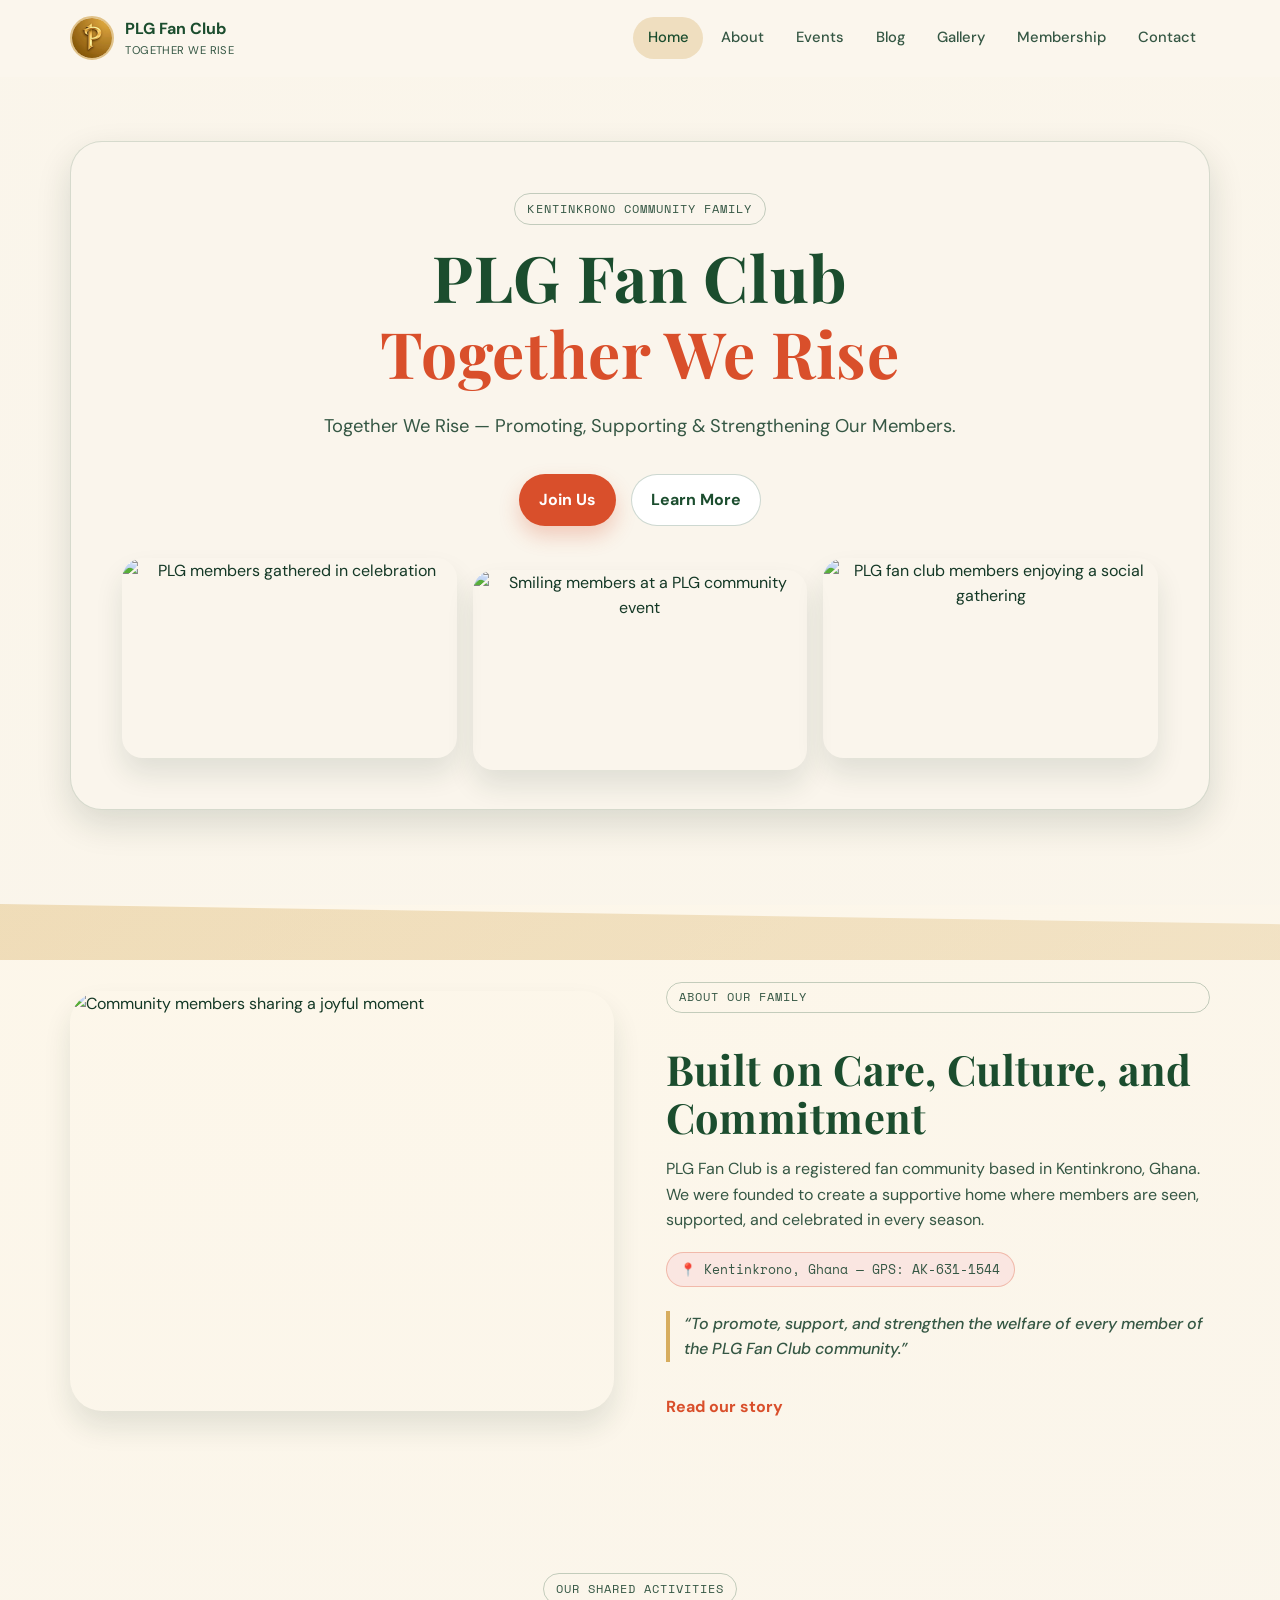
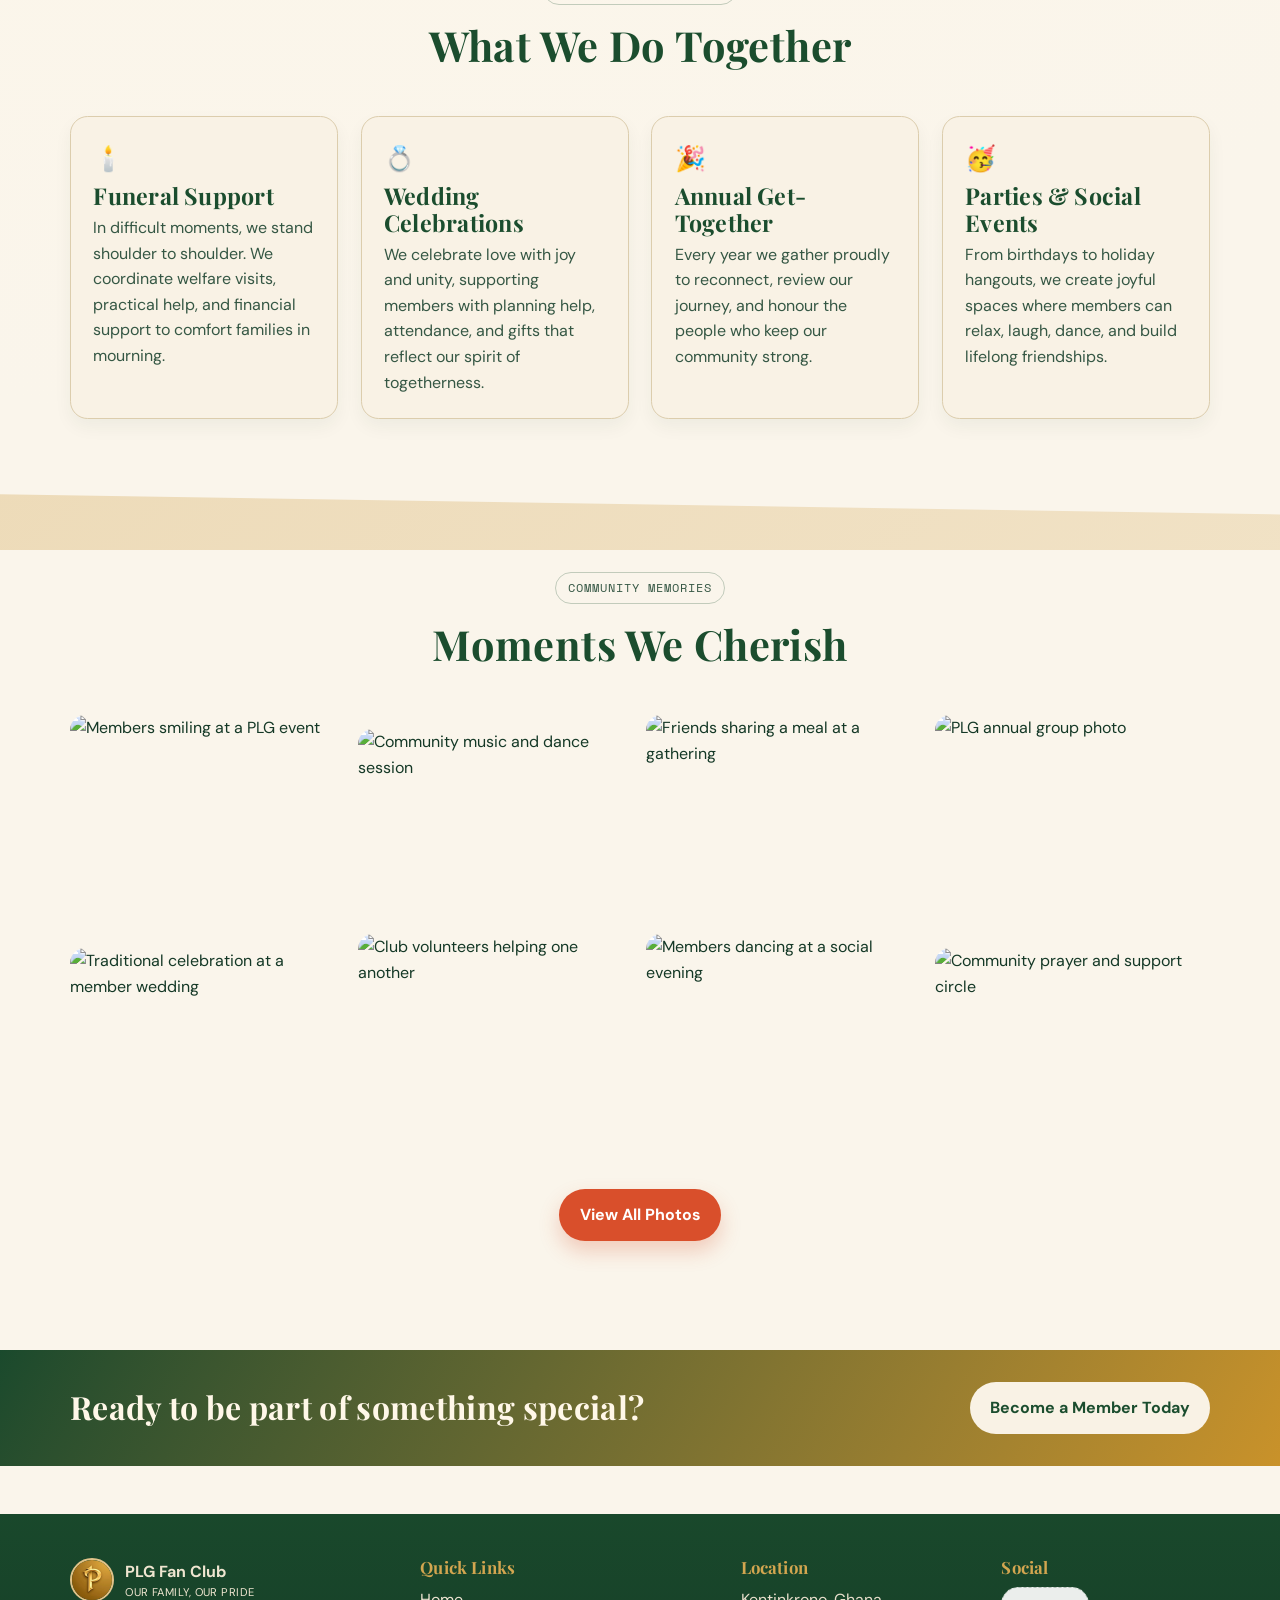
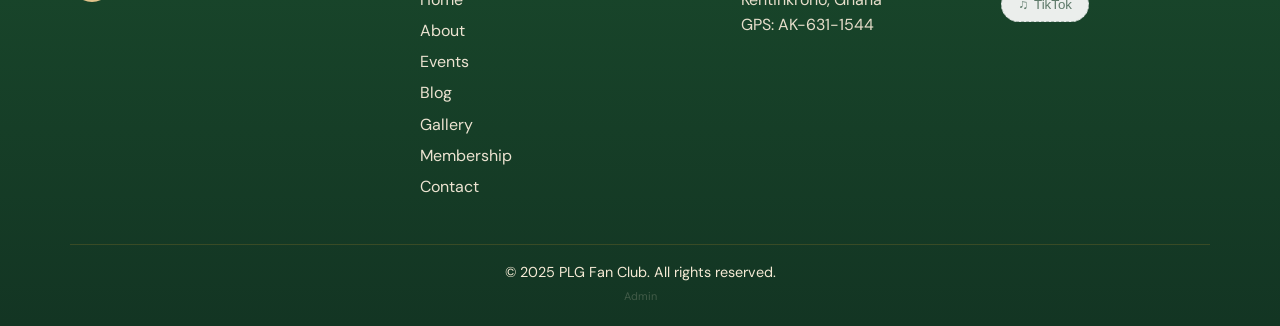
==== commit 2ddd856c: "Make info-card elements full-width on mobile and set image as favicon and logo (69c9bb327ba84ab4b440" ====
--- a/plg-fanclub/index.html
+++ b/plg-fanclub/index.html
@@ -10,7 +10,7 @@
   <meta property="og:type" content="website">
   <meta property="og:url" content="https://example.com/plg-fanclub/index.html">
   <meta property="og:image" content="https://picsum.photos/seed/plg-og-home/1200/630">
-  <link rel="icon" href="favicon.ico" sizes="any">
+  <link rel="icon" href="images/site-logo.png" type="image/png">
   <link rel="preconnect" href="https://fonts.googleapis.com">
   <link rel="preconnect" href="https://fonts.gstatic.com" crossorigin>
   <link href="https://fonts.googleapis.com/css2?family=DM+Sans:wght@400;500;700&family=Playfair+Display:wght@600;700;800&family=Space+Mono:wght@400;700&display=swap" rel="stylesheet">
@@ -23,7 +23,7 @@
   <header class="site-header" id="siteHeader">
     <div class="container nav-inner">
       <a class="brand" href="index.html" aria-label="PLG Fan Club home">
-        <span class="logo-badge" aria-hidden="true">PLG</span>
+        <img class="logo-badge" src="images/site-logo.png" alt="PLG Fan Club logo">
         <span class="brand-text">
           <strong>PLG Fan Club</strong>
           <small>Together We Rise</small>
@@ -184,7 +184,7 @@
     <div class="container footer-grid">
       <div>
         <a class="brand footer-brand" href="index.html" aria-label="PLG Fan Club home">
-          <span class="logo-badge" aria-hidden="true">PLG</span>
+          <img class="logo-badge" src="images/site-logo.png" alt="PLG Fan Club logo">
           <span class="brand-text">
             <strong>PLG Fan Club</strong>
             <small>Our family, our pride</small>
--- a/plg-fanclub/css/styles.css
+++ b/plg-fanclub/css/styles.css
@@ -178,18 +178,12 @@
 }
 
 .logo-badge {
-  display: grid;
-  place-items: center;
+  display: block;
   width: 2.75rem;
-  aspect-ratio: 1 / 1;
+  height: 2.75rem;
   border: 2px solid color-mix(in srgb, var(--color-gold) 55%, var(--color-white));
   border-radius: 50%;
-  background: linear-gradient(160deg, var(--color-green), #205937);
-  color: var(--color-gold);
-  font-family: var(--font-accent);
-  font-size: 0.88rem;
-  font-weight: 700;
-  letter-spacing: 0.07em;
+  object-fit: cover;
 }
 
 .brand-text {
@@ -1236,10 +1230,16 @@
     columns: 2 160px;
   }
 
+  .activities-grid,
   .archive-grid,
   .value-grid,
   .footer-grid {
     grid-template-columns: 1fr;
+  }
+
+  .info-card.reveal.is-visible {
+    display: block;
+    width: 100%;
   }
 
   .gallery-preview-grid img:nth-child(3n + 2) {
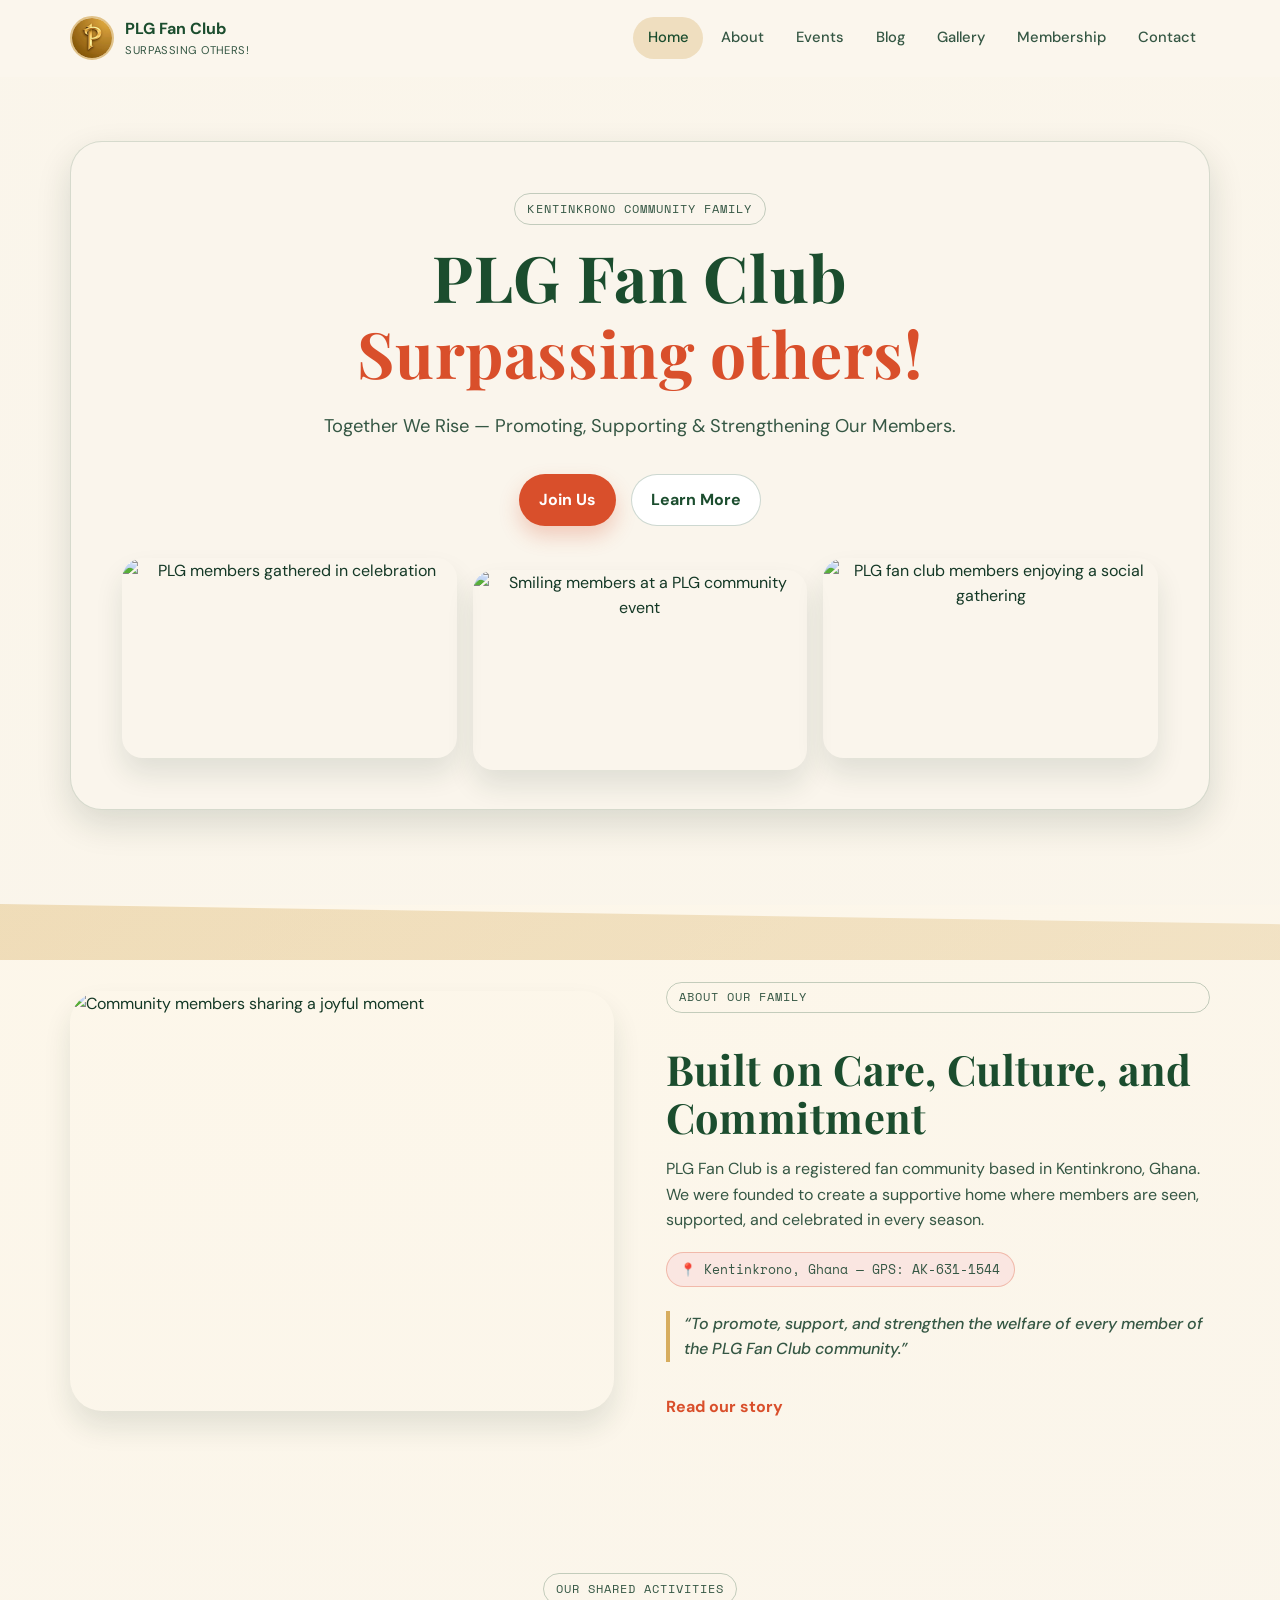
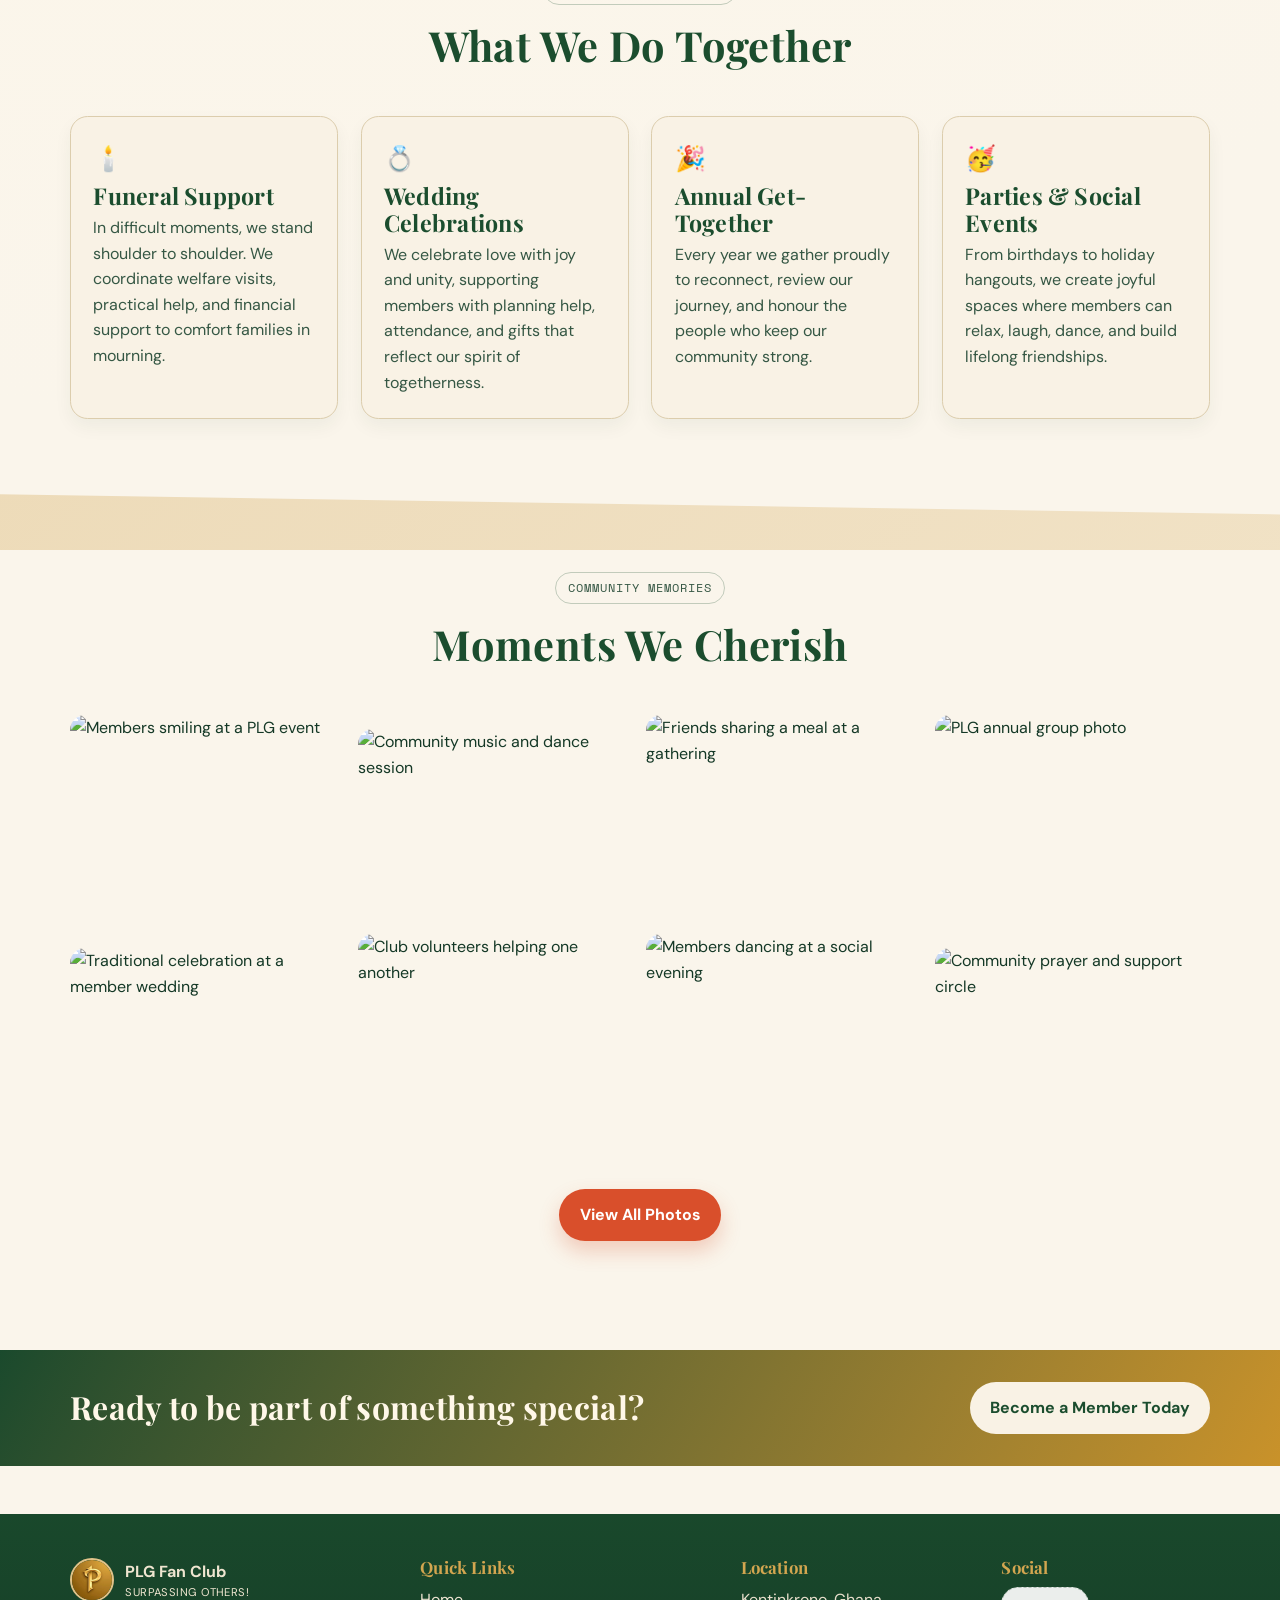
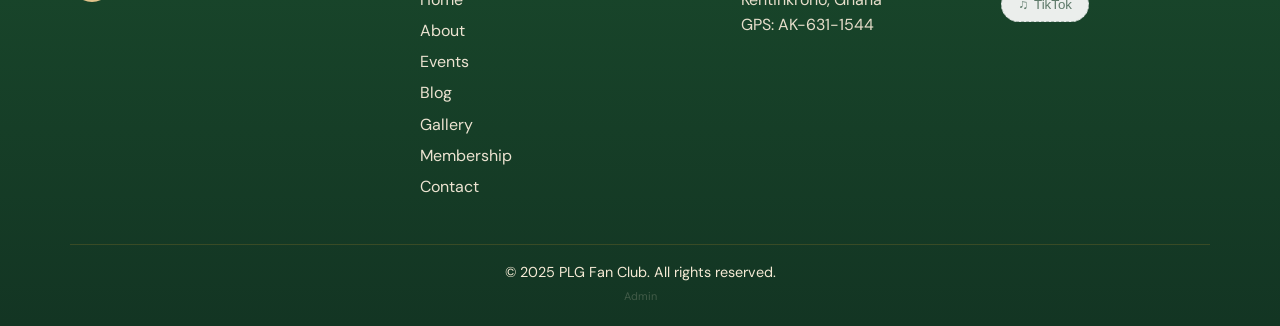
==== commit 88413c81: "Update website motto to "Surpassing others!" with <small> tag in brand-text class and hero-subline c" ====
--- a/plg-fanclub/index.html
+++ b/plg-fanclub/index.html
@@ -26,7 +26,7 @@
         <img class="logo-badge" src="images/site-logo.png" alt="PLG Fan Club logo">
         <span class="brand-text">
           <strong>PLG Fan Club</strong>
-          <small>Together We Rise</small>
+          <small>Surpassing others!</small>
         </span>
       </a>
 
@@ -61,7 +61,7 @@
           <p class="eyebrow hero-item" data-hero-item>Kentinkrono Community Family</p>
           <h1 class="hero-title">
             <span class="hero-item" data-hero-item>PLG Fan Club</span>
-            <span class="hero-item hero-subline" data-hero-item>Together We Rise</span>
+            <span class="hero-item hero-subline" data-hero-item>Surpassing others!</span>
           </h1>
           <p class="hero-copy hero-item" data-hero-item>
             Together We Rise — Promoting, Supporting &amp; Strengthening Our Members.
@@ -187,7 +187,7 @@
           <img class="logo-badge" src="images/site-logo.png" alt="PLG Fan Club logo">
           <span class="brand-text">
             <strong>PLG Fan Club</strong>
-            <small>Our family, our pride</small>
+            <small>Surpassing others!</small>
           </span>
         </a>
       </div>
--- a/plg-fanclub/css/styles.css
+++ b/plg-fanclub/css/styles.css
@@ -1231,12 +1231,14 @@
   }
 
   .activities-grid,
+  .leaders-grid,
   .archive-grid,
   .value-grid,
   .footer-grid {
     grid-template-columns: 1fr;
   }
 
+  .leaders-grid .info-card.reveal,
   .info-card.reveal.is-visible {
     display: block;
     width: 100%;
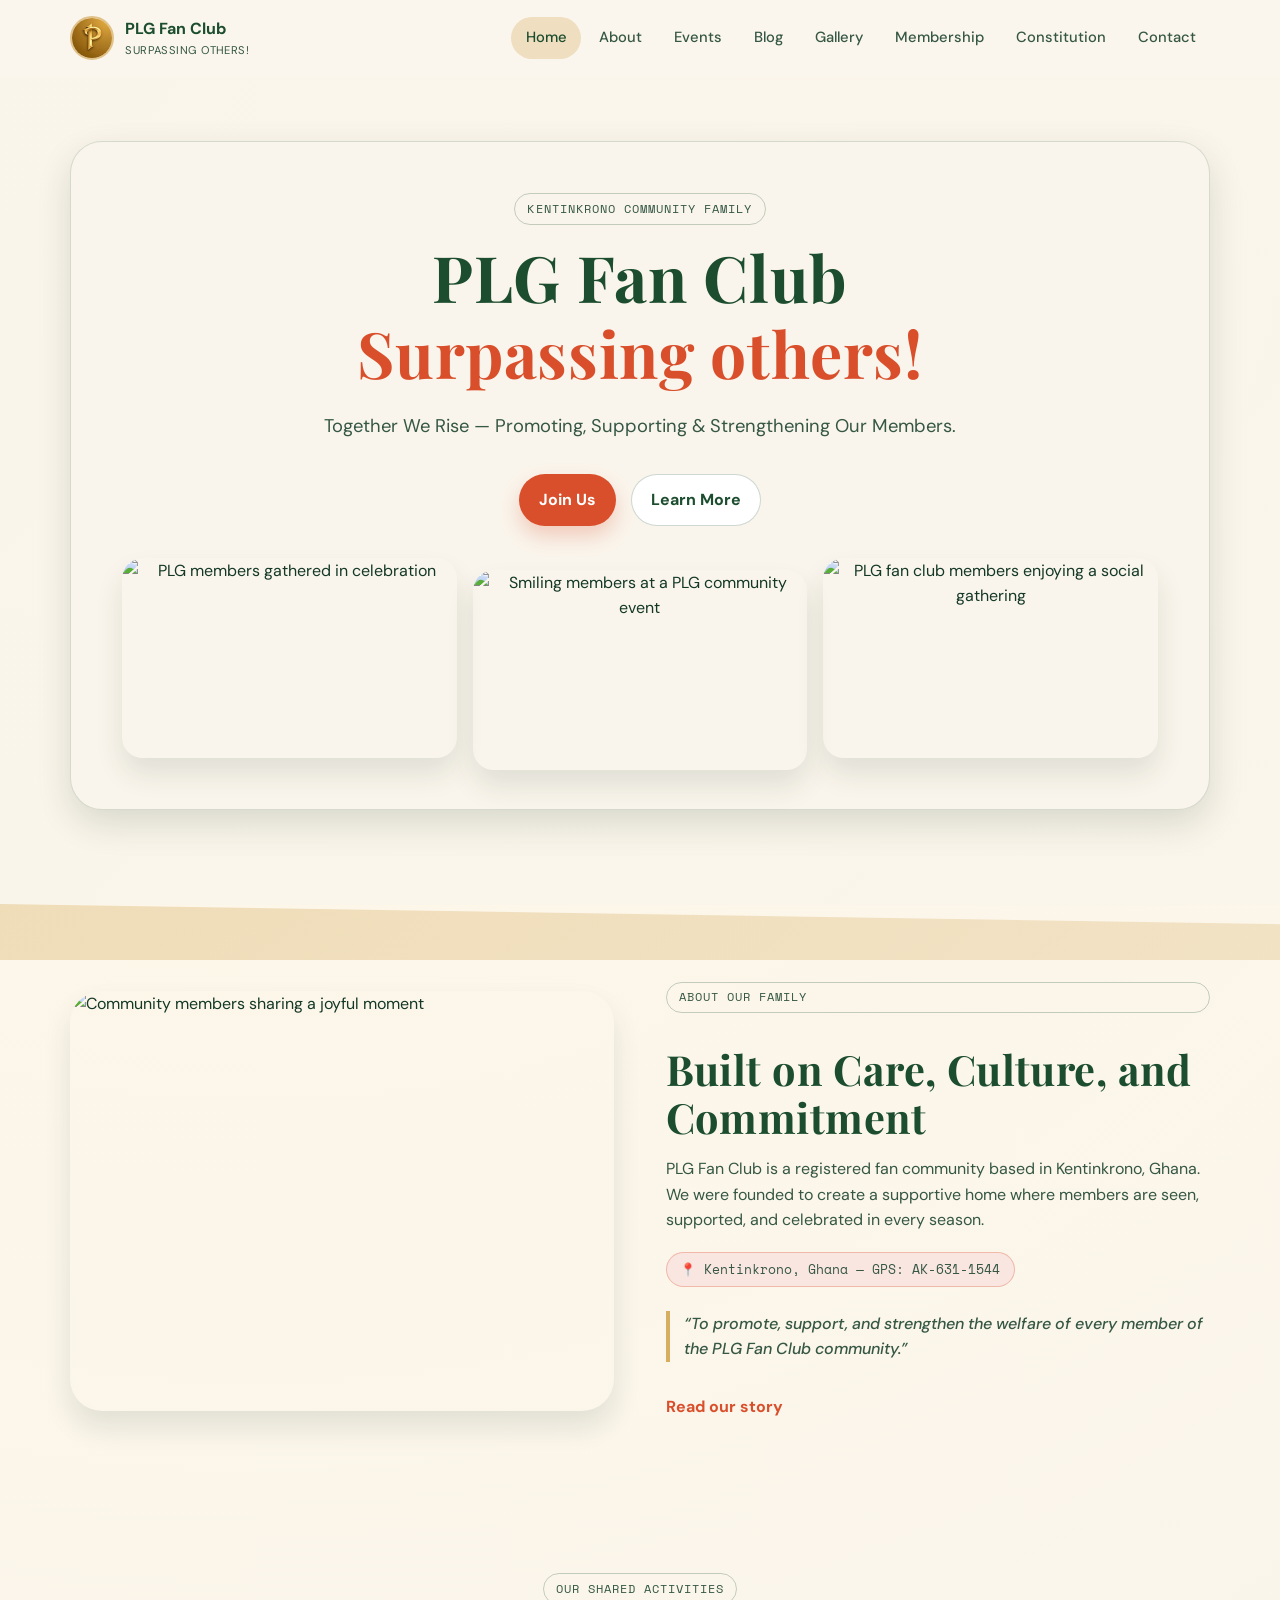
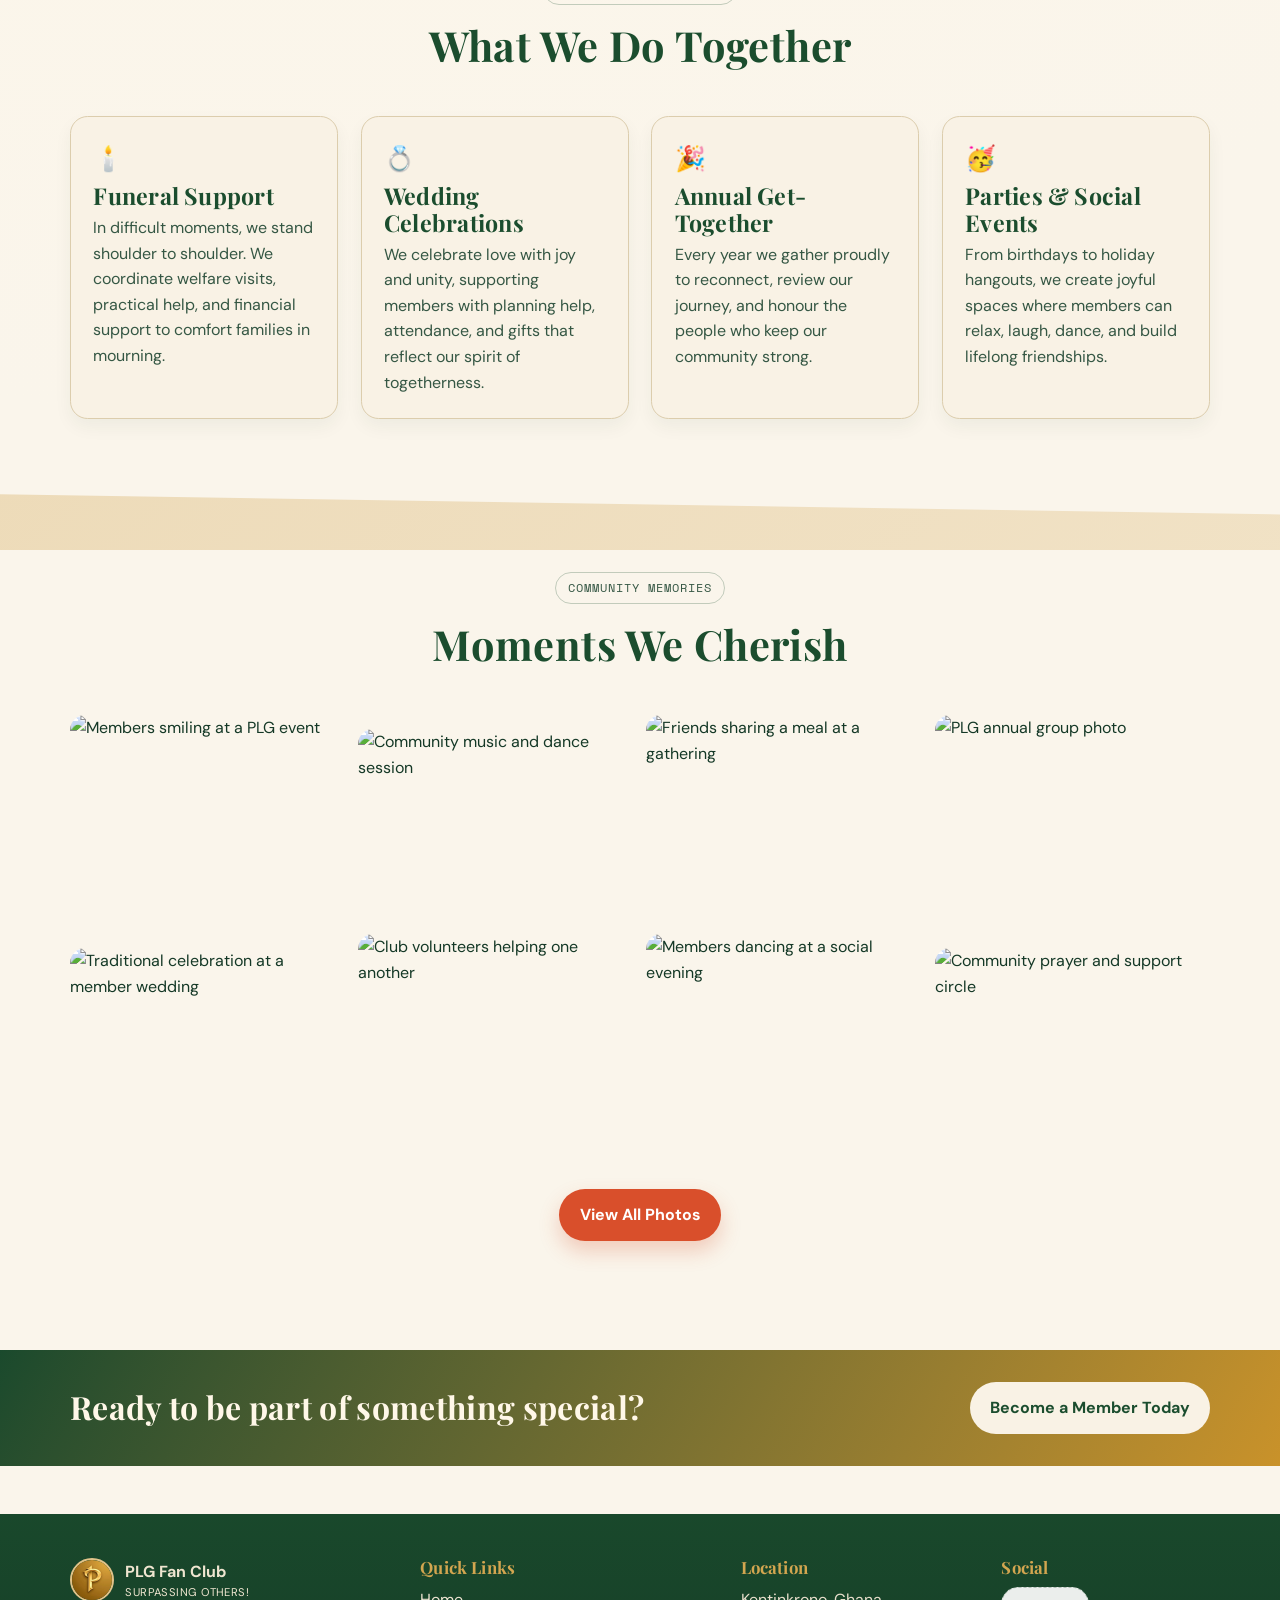
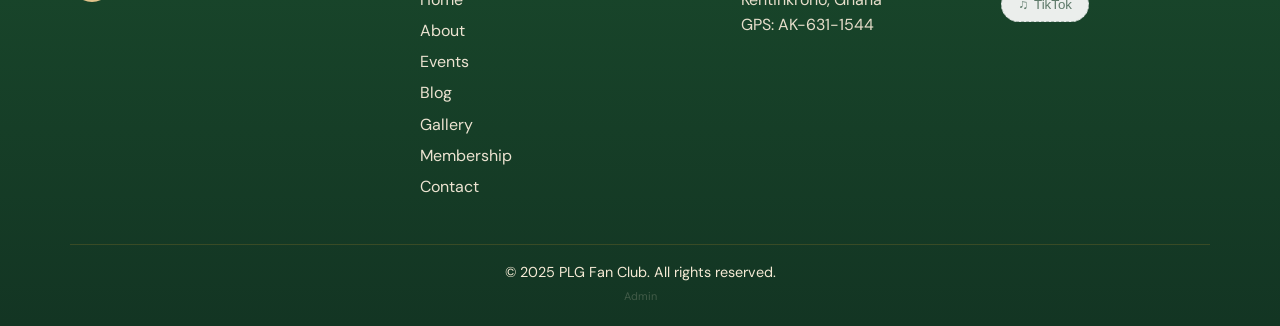
==== commit c2f2b4a5: "Create constitution.html page with matching site design and styled content (69ceeb999d55f80daacdb82e" ====
--- a/plg-fanclub/index.html
+++ b/plg-fanclub/index.html
@@ -43,6 +43,7 @@
         <a href="blog.html">Blog</a>
         <a href="gallery.html">Gallery</a>
         <a href="membership.html">Membership</a>
+        <a href="constitution.html">Constitution</a>
         <a href="contact.html">Contact</a>
       </nav>
     </div>
--- a/plg-fanclub/css/styles.css
+++ b/plg-fanclub/css/styles.css
@@ -588,6 +588,70 @@
   color: var(--color-ink-soft);
 }
 
+.constitution-grid {
+  gap: var(--space-lg);
+}
+
+.constitution-card {
+  border: 1px solid var(--color-border);
+  border-radius: 1.1rem;
+  background: color-mix(in srgb, #ffffff 92%, var(--color-gold));
+  padding: clamp(1rem, 2.6vw, 1.8rem);
+  box-shadow: 0 10px 18px rgba(20, 55, 36, 0.06);
+}
+
+.constitution-card p {
+  color: var(--color-ink-soft);
+}
+
+.constitution-number {
+  margin-bottom: 0.25rem;
+  color: var(--color-gold);
+  font-family: var(--font-accent);
+  font-size: 0.85rem;
+  font-weight: 700;
+  letter-spacing: 0.08em;
+  text-transform: uppercase;
+}
+
+.constitution-title {
+  margin-bottom: 0.55rem;
+  color: var(--color-green);
+  font-size: clamp(1.1rem, 2.3vw, 1.45rem);
+}
+
+.constitution-subheading {
+  margin-top: 1.1rem;
+  margin-bottom: 0.45rem;
+  color: var(--color-green);
+  font-size: clamp(1rem, 2.2vw, 1.25rem);
+}
+
+.constitution-mini-title {
+  margin-top: 0.95rem;
+  margin-bottom: 0.35rem;
+  color: var(--color-green);
+  font-family: var(--font-accent);
+  font-size: 0.86rem;
+  letter-spacing: 0.04em;
+  text-transform: uppercase;
+}
+
+.constitution-list {
+  margin: 0.45rem 0 0;
+  padding-left: 1.25rem;
+  list-style: decimal;
+}
+
+.constitution-list li {
+  margin-top: 0.45rem;
+  color: var(--color-ink-soft);
+}
+
+.constitution-list-bulleted {
+  list-style: disc;
+}
+
 .leaders-grid {
   grid-template-columns: repeat(4, minmax(0, 1fr));
 }
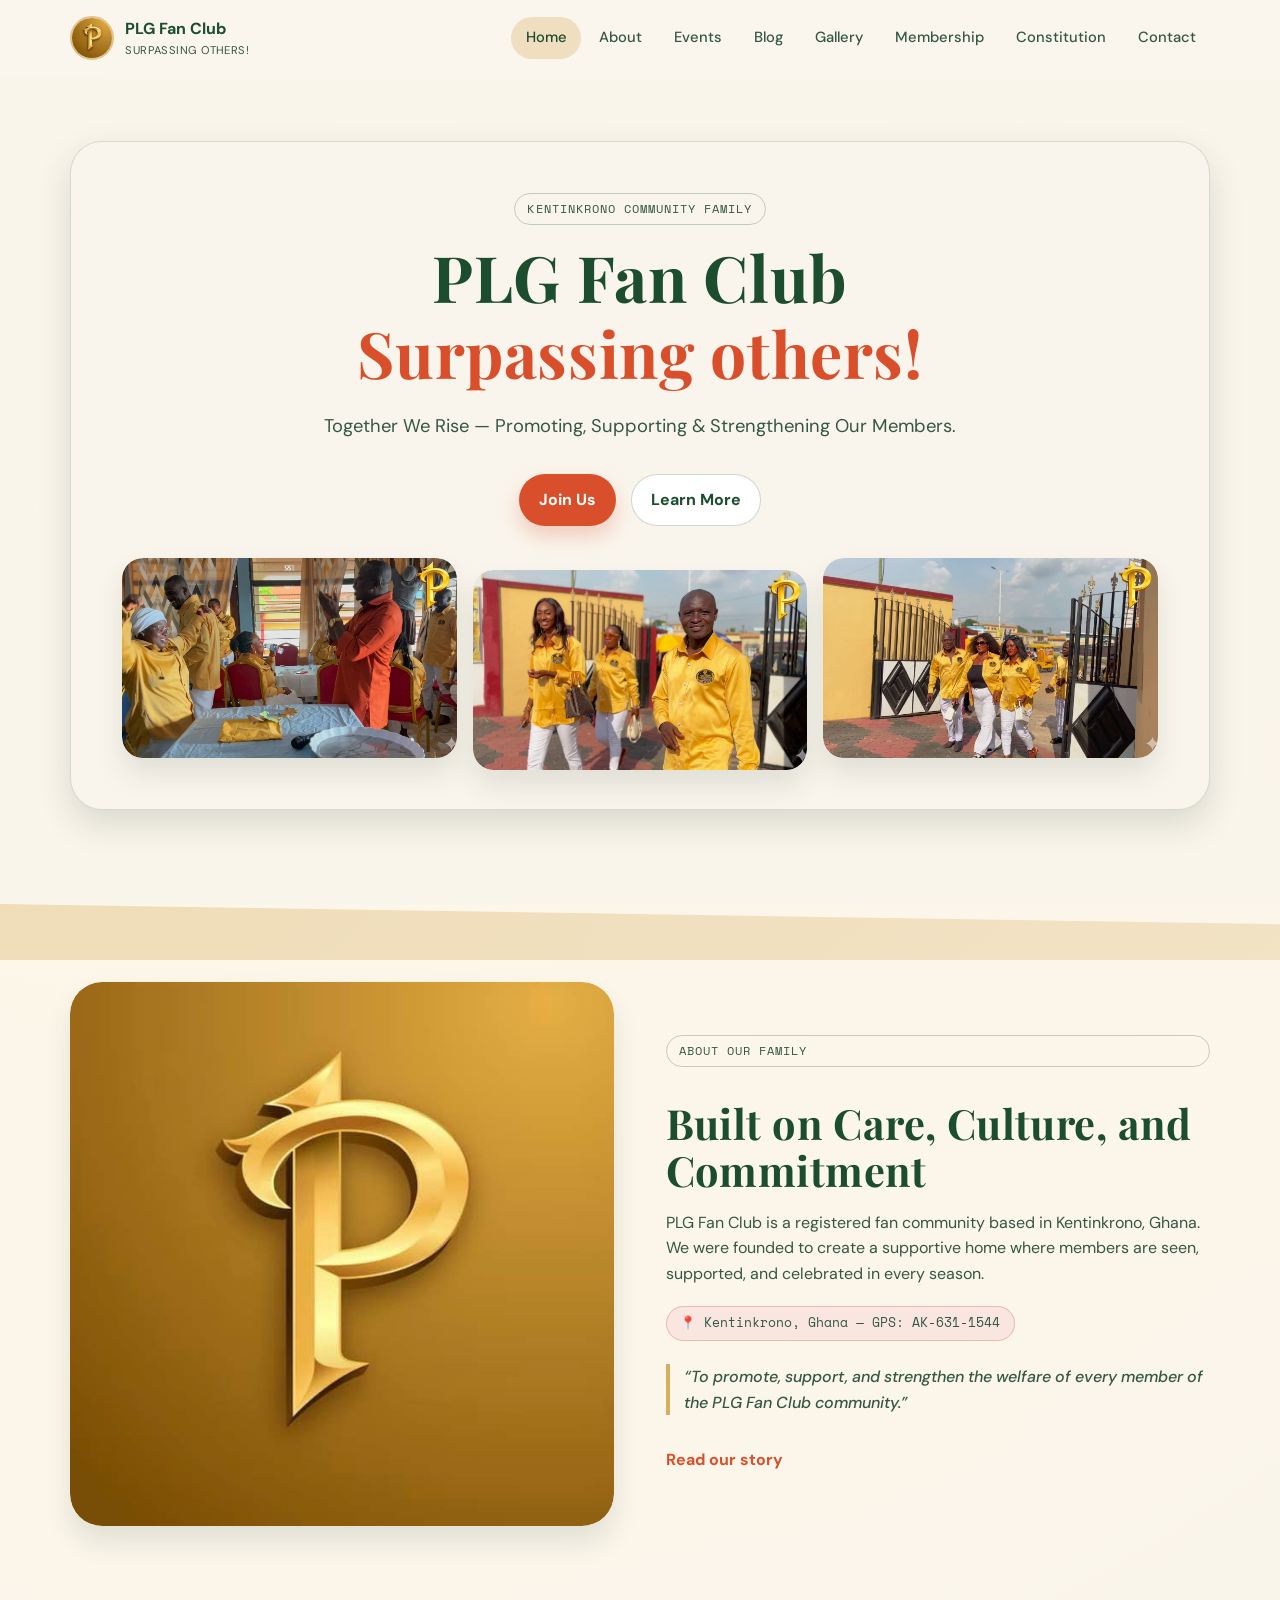
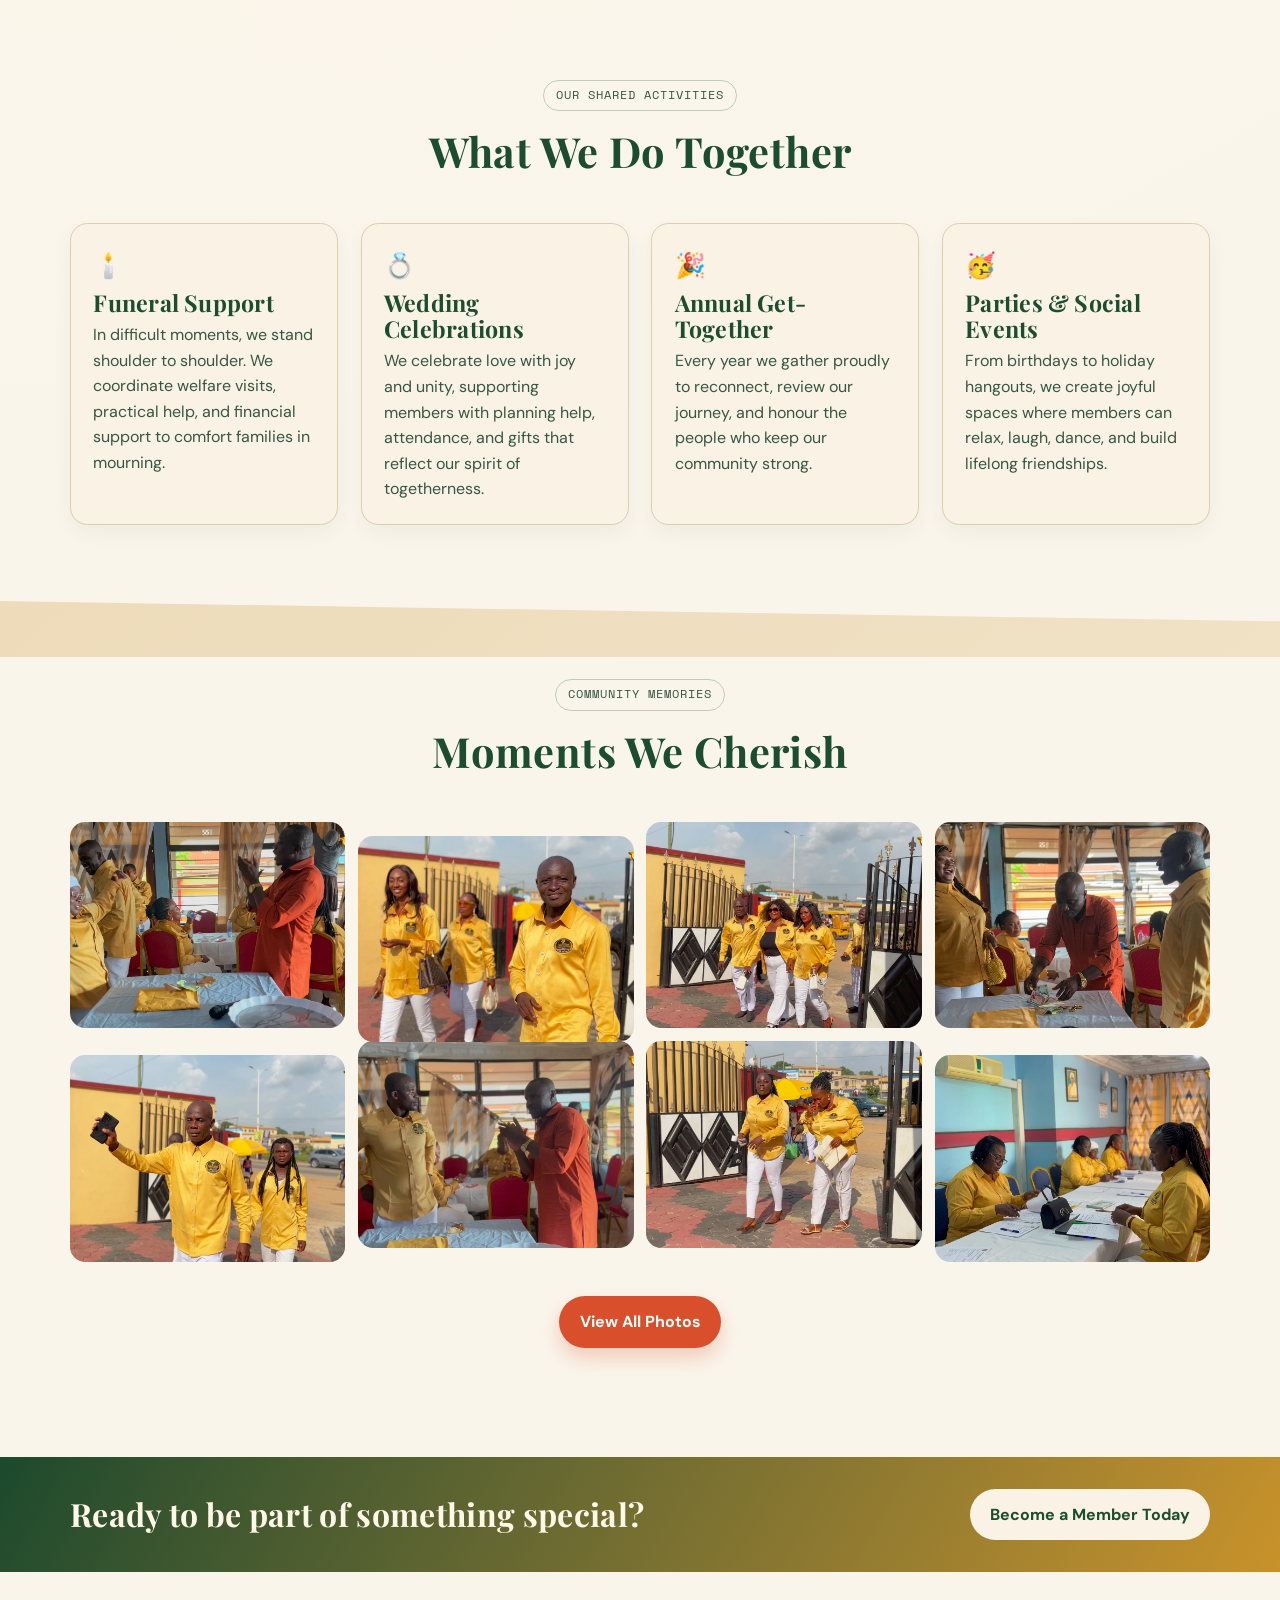
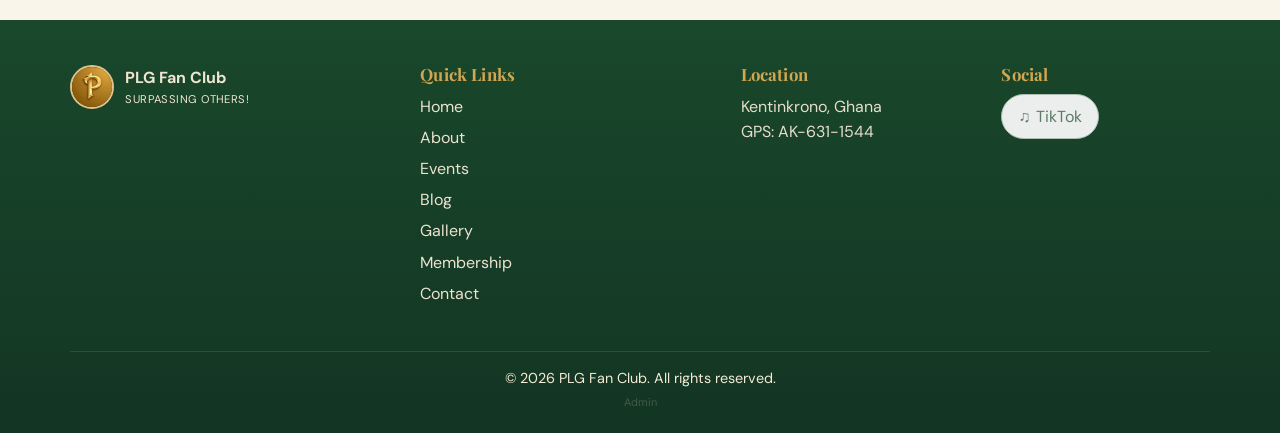
==== commit fa27e51f: "New modifications" ====
--- a/plg-fanclub/index.html
+++ b/plg-fanclub/index.html
@@ -8,8 +8,11 @@
   <meta property="og:title" content="PLG Fan Club | Together We Rise">
   <meta property="og:description" content="A warm and vibrant community fan club in Kentinkrono, Ghana promoting unity, welfare, and celebration.">
   <meta property="og:type" content="website">
-  <meta property="og:url" content="https://example.com/plg-fanclub/index.html">
-  <meta property="og:image" content="https://picsum.photos/seed/plg-og-home/1200/630">
+    <meta property="og:url" content="https://plgfanclub.com">
+    <meta property="og:image" content="https://plgfanclub.com/images/site-logo.png">
+  <meta property="og:site_name" content="PLG Fan Club">
+  <meta name="twitter:card" content="summary_large_image">
+  <meta name="twitter:image" content="https://plgfanclub.com/images/site-logo.png">
   <link rel="icon" href="images/site-logo.png" type="image/png">
   <link rel="preconnect" href="https://fonts.googleapis.com">
   <link rel="preconnect" href="https://fonts.gstatic.com" crossorigin>
@@ -74,13 +77,13 @@
 
           <div class="hero-card-strip hero-item" data-hero-item>
             <article class="hero-card">
-              <img src="https://picsum.photos/seed/plg-home-a/420/360" alt="PLG members gathered in celebration" loading="lazy">
+              <img src="images/home/im1.png" alt="PLG members gathered in celebration" loading="lazy">
             </article>
             <article class="hero-card hero-card-main">
-              <img src="https://picsum.photos/seed/plg-home-b/520/380" alt="Smiling members at a PLG community event" loading="lazy">
+              <img src="images/home/im2.png"" alt="Smiling members at a PLG community event" loading="lazy">
             </article>
             <article class="hero-card">
-              <img src="https://picsum.photos/seed/plg-home-c/420/360" alt="PLG fan club members enjoying a social gathering" loading="lazy">
+              <img src="images/home/im3.png"" alt="PLG fan club members enjoying a social gathering" loading="lazy">
             </article>
           </div>
         </div>
@@ -90,7 +93,7 @@
     <section class="section section-angled reveal" id="about">
       <div class="container split-grid">
         <div class="media-card">
-          <img src="https://picsum.photos/seed/plg-about-home/760/900" alt="Community members sharing a joyful moment" loading="lazy">
+          <img src="images/site-logo.png" alt="Community members sharing a joyful moment" loading="lazy">
         </div>
         <div class="content-block">
           <p class="eyebrow">About Our Family</p>
@@ -158,14 +161,14 @@
           <h2>Moments We Cherish</h2>
         </div>
         <div class="gallery-preview-grid">
-          <img src="https://picsum.photos/seed/plg-gal1/600/400" alt="Members smiling at a PLG event" loading="lazy">
-          <img src="https://picsum.photos/seed/plg-gal2/600/400" alt="Community music and dance session" loading="lazy">
-          <img src="https://picsum.photos/seed/plg-gal3/600/400" alt="Friends sharing a meal at a gathering" loading="lazy">
-          <img src="https://picsum.photos/seed/plg-gal4/600/400" alt="PLG annual group photo" loading="lazy">
-          <img src="https://picsum.photos/seed/plg-gal5/600/400" alt="Traditional celebration at a member wedding" loading="lazy">
-          <img src="https://picsum.photos/seed/plg-gal6/600/400" alt="Club volunteers helping one another" loading="lazy">
-          <img src="https://picsum.photos/seed/plg-gal7/600/400" alt="Members dancing at a social evening" loading="lazy">
-          <img src="https://picsum.photos/seed/plg-gal8/600/400" alt="Community prayer and support circle" loading="lazy">
+          <img src="images/home/im1.png" alt="Members smiling at a PLG event" loading="lazy">
+          <img src="images/home/im2.png" alt="Community music and dance session" loading="lazy">
+          <img src="images/home/im3.png" alt="Friends sharing a meal at a gathering" loading="lazy">
+          <img src="images/home/im4.png" alt="PLG annual group photo" loading="lazy">
+          <img src="images/home/im5.png" alt="Traditional celebration at a member wedding" loading="lazy">
+          <img src="images/home/im6.png" alt="Club volunteers helping one another" loading="lazy">
+          <img src="images/home/im7.png" alt="Members dancing at a social evening" loading="lazy">
+          <img src="images/home/im8.png" alt="Community prayer and support circle" loading="lazy">
         </div>
         <div class="centered-action">
           <a class="btn btn-primary" href="gallery.html">View All Photos</a>
@@ -211,13 +214,11 @@
       </div>
       <div>
         <h3>Social</h3>
-        <button class="social-placeholder" type="button" title="Coming Soon" aria-label="TikTok coming soon">
-          <span aria-hidden="true">♫</span> TikTok
-        </button>
+        <a class="social-link" href="https://www.tiktok.com/@plg_fan_club?is_from_webapp=1&sender_device=pc" target="_blank" rel="noopener noreferrer" aria-label="Follow PLG Fan Club on TikTok"><span aria-hidden="true">♫</span> TikTok</a>
       </div>
     </div>
     <div class="container footer-bottom">
-      <p>© 2025 PLG Fan Club. All rights reserved.</p>
+      <p>© 2026 PLG Fan Club. All rights reserved.</p>
       <a href="/admin" style="opacity: 0.2; font-size: 11px; color: inherit; text-decoration: none;">Admin</a>
     </div>
   </footer>
--- a/plg-fanclub/css/styles.css
+++ b/plg-fanclub/css/styles.css
@@ -178,12 +178,18 @@
 }
 
 .logo-badge {
-  display: block;
+  display: grid;
+  place-items: center;
   width: 2.75rem;
-  height: 2.75rem;
+  aspect-ratio: 1 / 1;
   border: 2px solid color-mix(in srgb, var(--color-gold) 55%, var(--color-white));
   border-radius: 50%;
-  object-fit: cover;
+  background: linear-gradient(160deg, var(--color-green), #205937);
+  color: var(--color-gold);
+  font-family: var(--font-accent);
+  font-size: 0.88rem;
+  font-weight: 700;
+  letter-spacing: 0.07em;
 }
 
 .brand-text {
@@ -588,68 +594,85 @@
   color: var(--color-ink-soft);
 }
 
+.constitution-section {
+  padding-top: clamp(1rem, 3vw, 2rem);
+}
+
 .constitution-grid {
-  gap: var(--space-lg);
-}
-
-.constitution-card {
+  display: grid;
+  gap: var(--space-md);
+}
+
+.constitution-article {
   border: 1px solid var(--color-border);
   border-radius: 1.1rem;
-  background: color-mix(in srgb, #ffffff 92%, var(--color-gold));
-  padding: clamp(1rem, 2.6vw, 1.8rem);
+  background: #fffdf8;
+  padding: clamp(1rem, 3vw, 1.6rem);
   box-shadow: 0 10px 18px rgba(20, 55, 36, 0.06);
 }
 
-.constitution-card p {
-  color: var(--color-ink-soft);
-}
-
-.constitution-number {
-  margin-bottom: 0.25rem;
+.constitution-article-number {
   color: var(--color-gold);
   font-family: var(--font-accent);
-  font-size: 0.85rem;
+  font-size: 0.8rem;
   font-weight: 700;
-  letter-spacing: 0.08em;
+  letter-spacing: 0.07em;
   text-transform: uppercase;
 }
 
-.constitution-title {
-  margin-bottom: 0.55rem;
+.constitution-article-title {
+  margin: 0.2rem 0 0.7rem;
   color: var(--color-green);
-  font-size: clamp(1.1rem, 2.3vw, 1.45rem);
-}
-
-.constitution-subheading {
-  margin-top: 1.1rem;
-  margin-bottom: 0.45rem;
-  color: var(--color-green);
-  font-size: clamp(1rem, 2.2vw, 1.25rem);
-}
-
-.constitution-mini-title {
-  margin-top: 0.95rem;
-  margin-bottom: 0.35rem;
-  color: var(--color-green);
-  font-family: var(--font-accent);
-  font-size: 0.86rem;
-  letter-spacing: 0.04em;
-  text-transform: uppercase;
+}
+
+.constitution-article p {
+  color: var(--color-ink);
 }
 
 .constitution-list {
-  margin: 0.45rem 0 0;
+  margin: 0.35rem 0 0;
   padding-left: 1.25rem;
   list-style: decimal;
-}
-
-.constitution-list li {
-  margin-top: 0.45rem;
-  color: var(--color-ink-soft);
-}
-
-.constitution-list-bulleted {
+  display: grid;
+  gap: 0.5rem;
+}
+
+.constitution-list li,
+.constitution-sublist li {
+  color: var(--color-ink);
+}
+
+.constitution-subheading {
+  margin-top: var(--space-md);
+  color: var(--color-green);
+  font-size: clamp(1.1rem, 2vw, 1.35rem);
+}
+
+.constitution-miniheading {
+  margin-top: 0.8rem;
+  color: color-mix(in srgb, var(--color-green) 85%, #1f5f3c);
+  font-family: var(--font-accent);
+  font-size: 0.83rem;
+  letter-spacing: 0.06em;
+  text-transform: uppercase;
+}
+
+.constitution-sublist {
+  margin: 0.35rem 0 0;
+  padding-left: 1.2rem;
   list-style: disc;
+  display: grid;
+  gap: 0.38rem;
+}
+
+.constitution-duties {
+  margin-top: 0.75rem;
+  display: grid;
+  gap: 0.55rem;
+}
+
+.constitution-article strong {
+  color: var(--color-green);
 }
 
 .leaders-grid {
@@ -1100,16 +1123,24 @@
   gap: var(--space-sm);
 }
 
-.social-placeholder {
+.social-link {
   display: inline-flex;
   align-items: center;
   gap: 0.35rem;
-  border: 1px dashed color-mix(in srgb, var(--color-ink-soft) 40%, #fff);
+  border: 1px solid color-mix(in srgb, var(--color-ink-soft) 40%, #fff);
   border-radius: 999px;
   background: color-mix(in srgb, var(--color-ink-soft) 10%, #fff);
   padding: 0.56rem 1rem;
   color: color-mix(in srgb, var(--color-ink-soft) 80%, #fff);
-  cursor: not-allowed;
+  text-decoration: none;
+  transition: transform 180ms ease, background-color 180ms ease, border-color 180ms ease;
+}
+
+.social-link:hover,
+.social-link:focus-visible {
+  border-color: color-mix(in srgb, var(--color-gold) 60%, #fff);
+  background: color-mix(in srgb, var(--color-gold) 18%, #fff);
+  transform: translateY(-1px);
 }
 
 .map-frame {
@@ -1294,18 +1325,10 @@
     columns: 2 160px;
   }
 
-  .activities-grid,
-  .leaders-grid,
   .archive-grid,
   .value-grid,
   .footer-grid {
     grid-template-columns: 1fr;
-  }
-
-  .leaders-grid .info-card.reveal,
-  .info-card.reveal.is-visible {
-    display: block;
-    width: 100%;
   }
 
   .gallery-preview-grid img:nth-child(3n + 2) {
